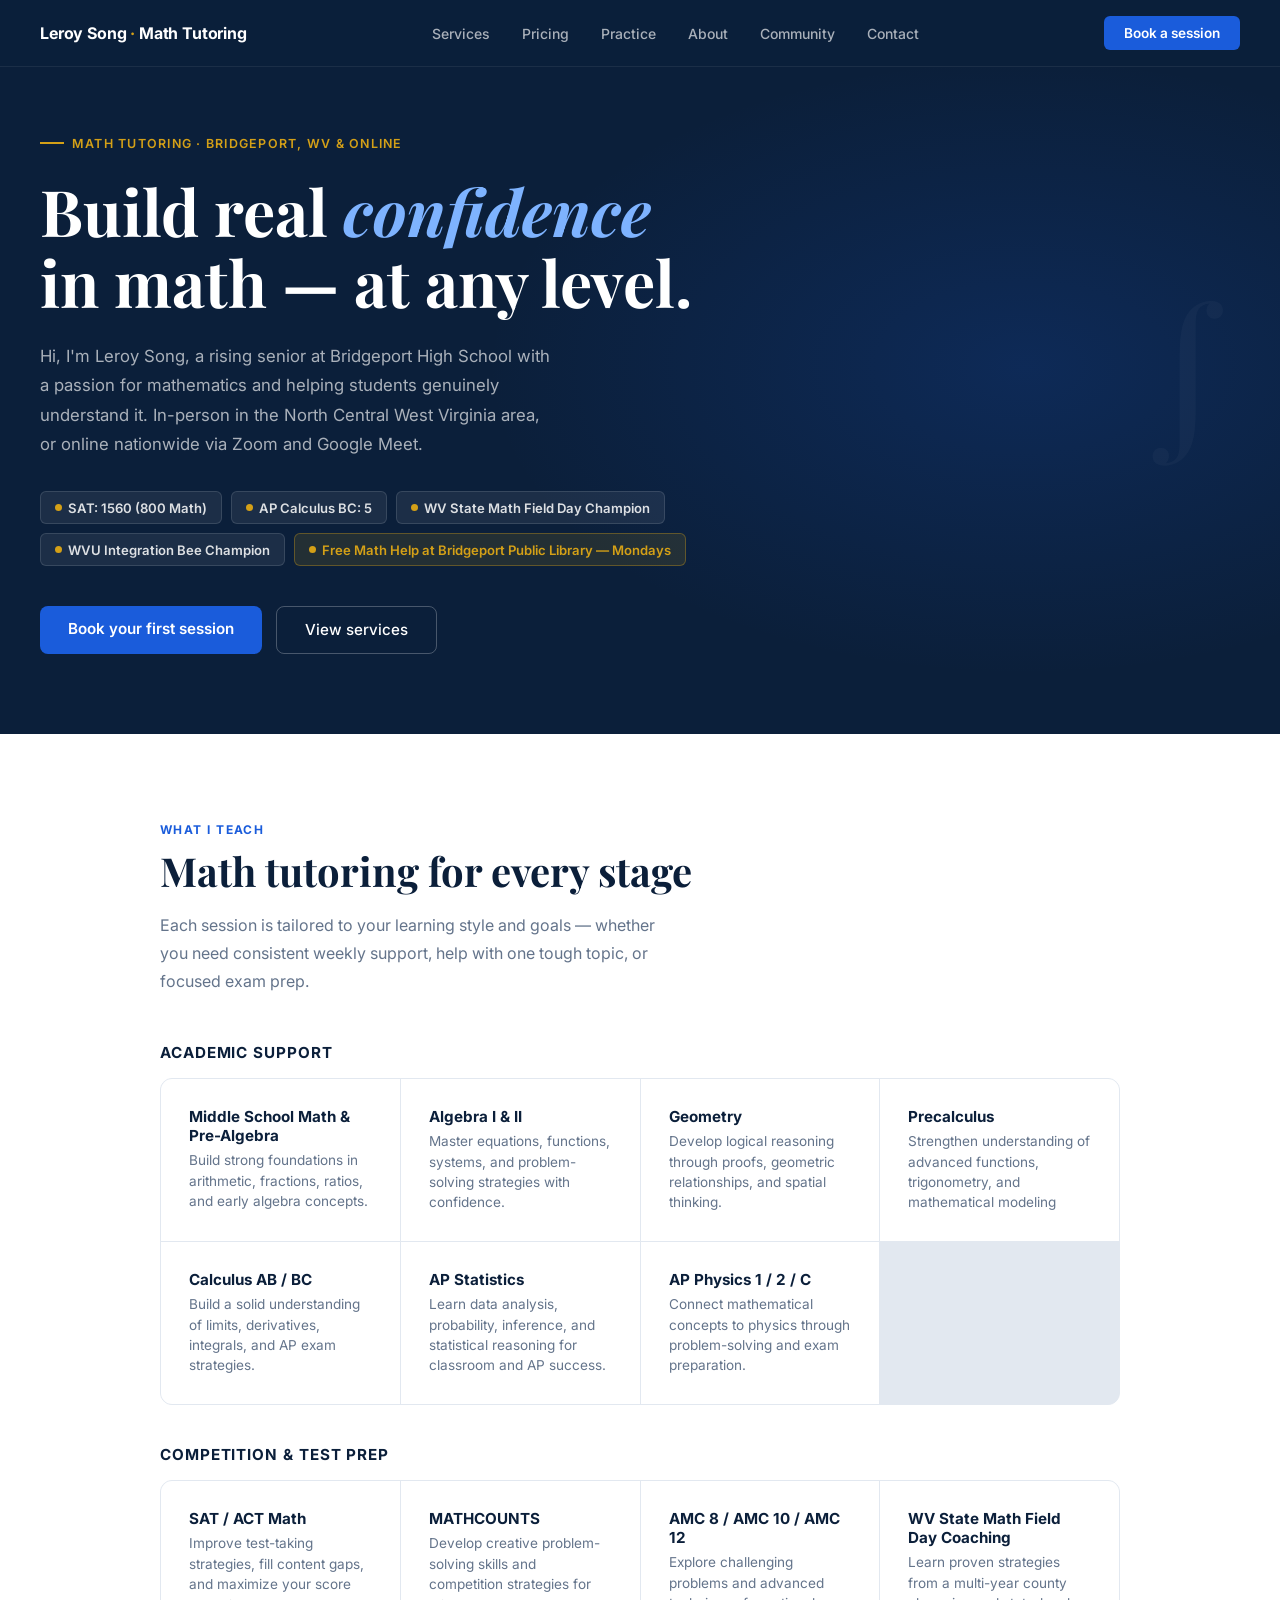
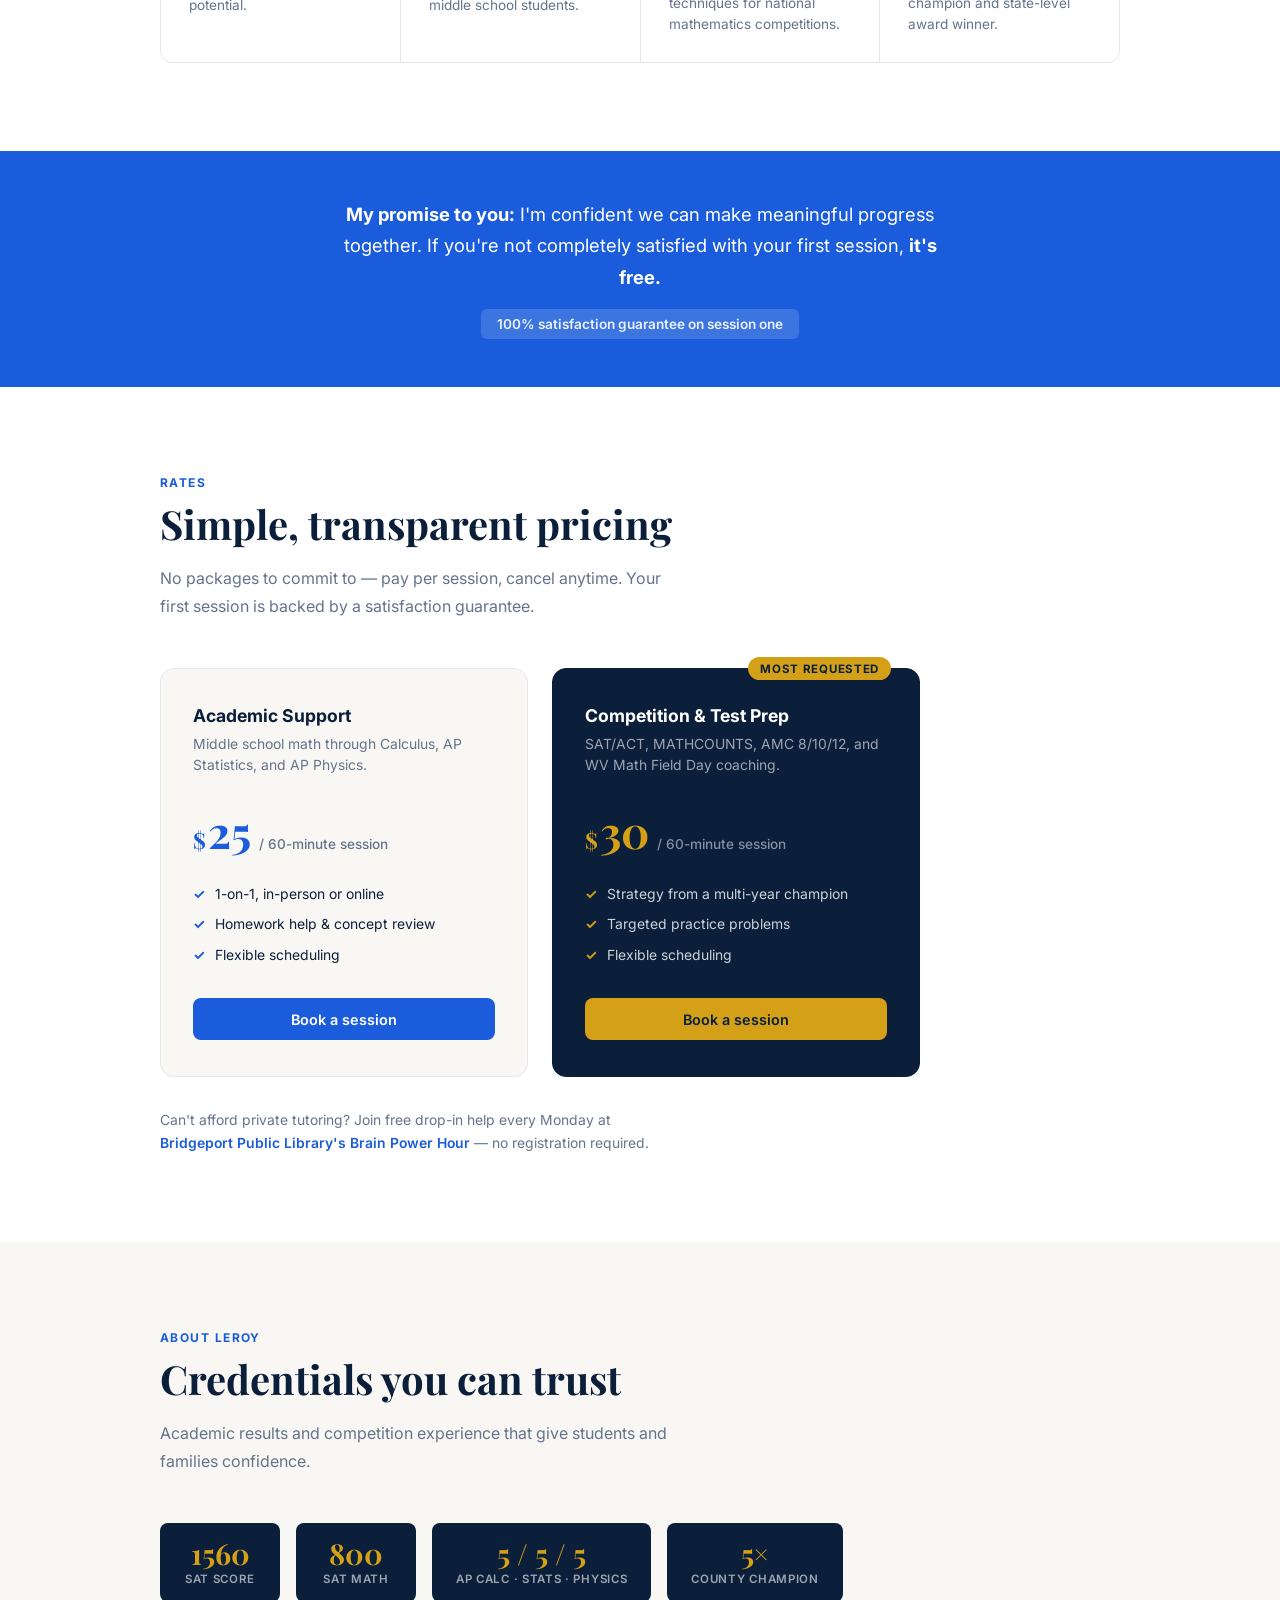
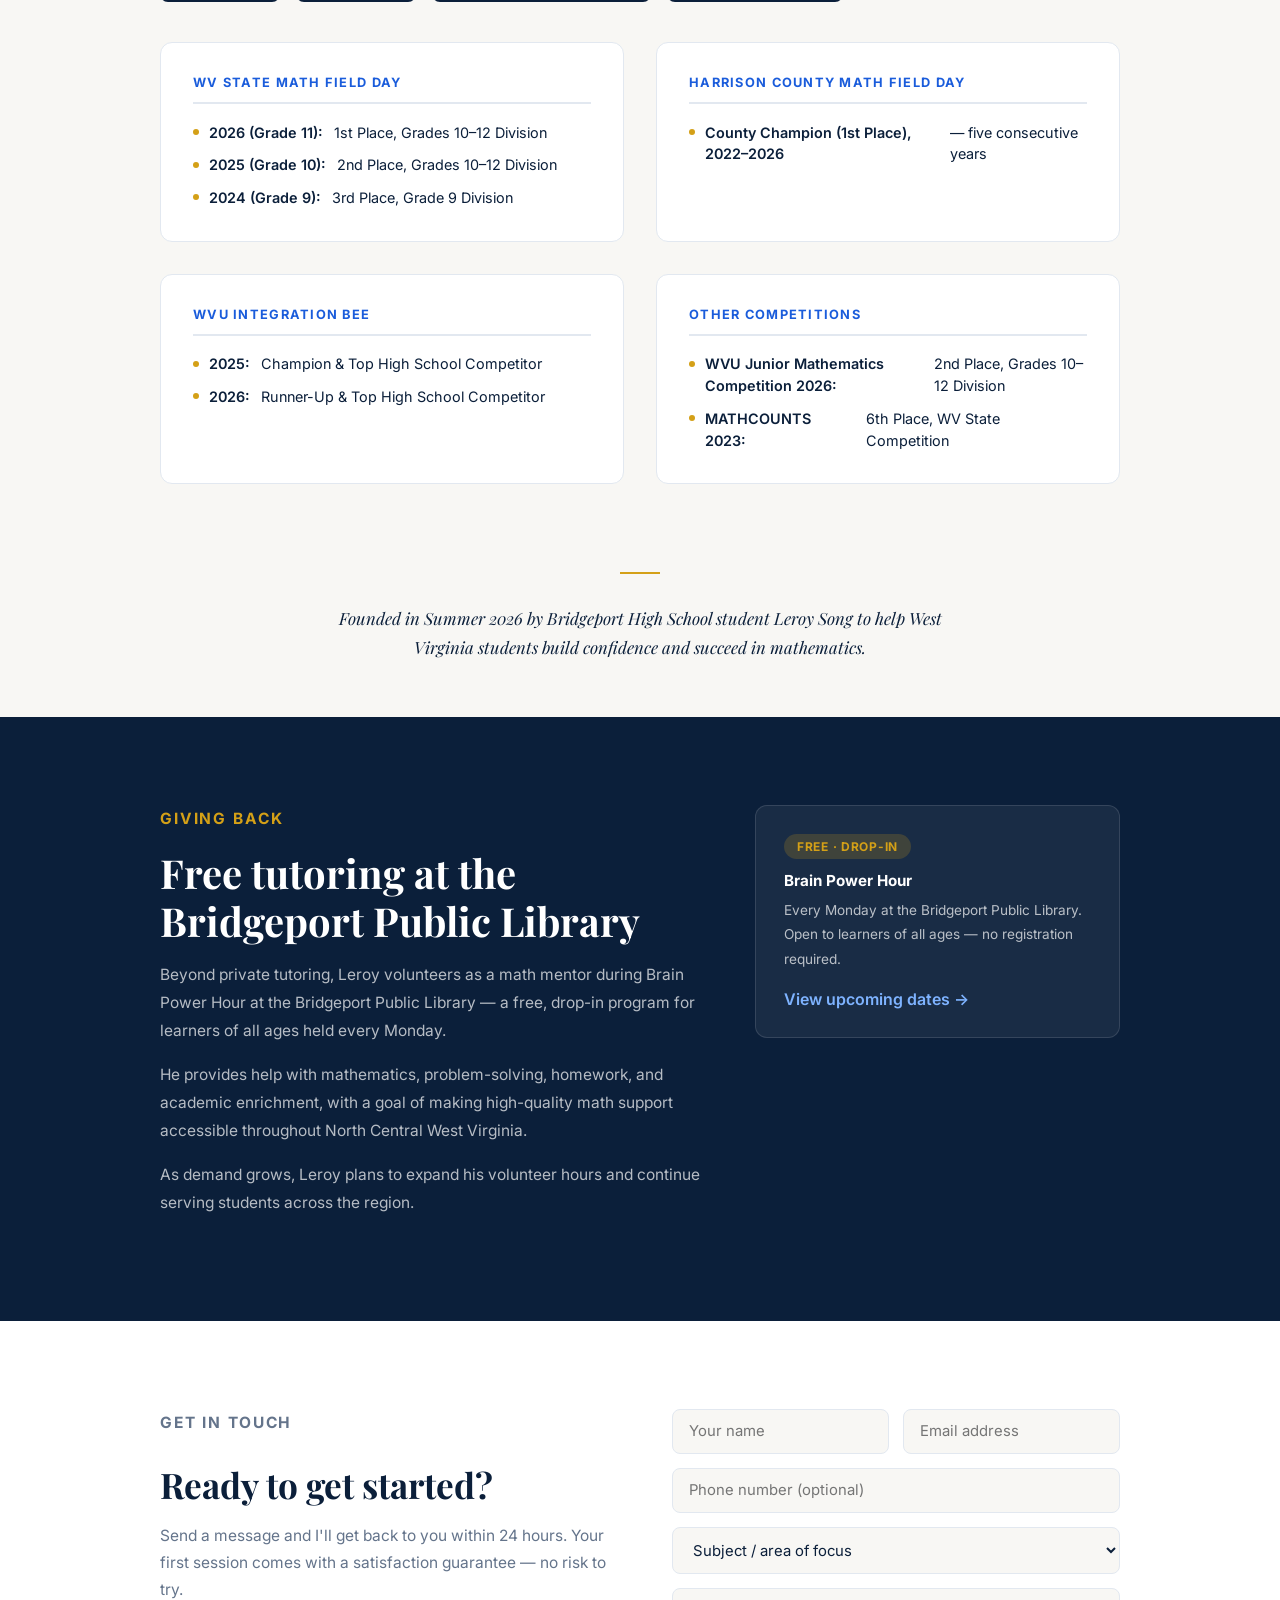
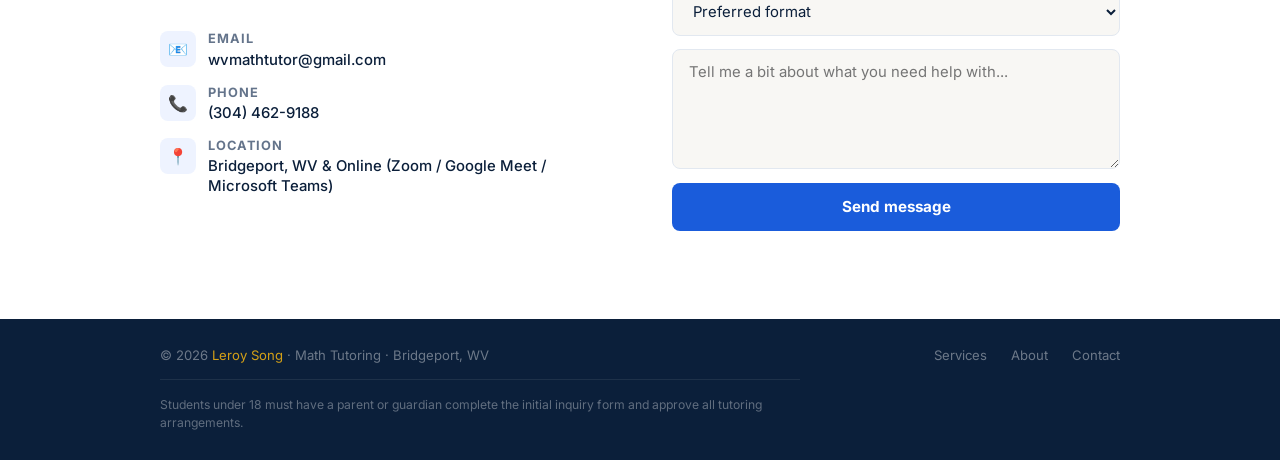
==== index.html @ 74b53c85 "add" ====
<!DOCTYPE html>
<html lang="en">
<head>
  <meta charset="UTF-8"/>
  <meta name="viewport" content="width=device-width, initial-scale=1.0"/>
  <meta name="description" content="High-quality math tutoring in Bridgeport, WV and online. SAT 1560, AP Calculus BC 5, WV State Math Field Day Champion."/>
  <title>Leroy Song — Math Tutoring</title>
  <link rel="icon" type="image/png" href="[data-uri]"/>
  <link href="https://fonts.googleapis.com/css2?family=Inter:wght@400;500;600;700&family=Playfair+Display:ital,wght@0,700;1,700&display=swap" rel="stylesheet"/>
  <style>
    *, *::before, *::after { box-sizing: border-box; margin: 0; padding: 0; }

    :root {
      --navy:   #0B1F3A;
      --blue:   #1A5CDB;
      --gold:   #D4A017;
      --cream:  #F8F7F4;
      --gray:   #64748B;
      --border: #E2E8F0;
      --white:  #FFFFFF;
    }

    html { scroll-behavior: smooth; }
    body { font-family: 'Inter', sans-serif; background: var(--cream); color: var(--navy); }

    /* ── NAV ── */
    nav {
      position: fixed; top: 0; left: 0; right: 0; z-index: 100;
      background: rgba(11,31,58,0.97);
      backdrop-filter: blur(8px);
      display: flex; align-items: center; justify-content: space-between;
      padding: 1rem 2.5rem;
      border-bottom: 1px solid rgba(255,255,255,0.07);
    }
    .nav-logo {
      font-size: 1rem; font-weight: 700; color: var(--white); letter-spacing: -.01em;
    }
    .nav-logo span { color: var(--gold); }
    .nav-links { display: flex; gap: 2rem; list-style: none; }
    .nav-links a {
      color: rgba(255,255,255,0.65); text-decoration: none;
      font-size: .875rem; font-weight: 500; transition: color .2s;
    }
    .nav-links a:hover { color: var(--white); }
    .nav-cta {
      background: var(--blue); color: var(--white);
      font-family: 'Inter', sans-serif; font-size: .85rem; font-weight: 600;
      padding: .55rem 1.25rem; border: none; border-radius: 6px;
      cursor: pointer; text-decoration: none; transition: opacity .2s;
    }
    .nav-cta:hover { opacity: .85; }

    /* ── HERO ── */
    .hero {
      min-height: 50vh;
      background: var(--navy);
      display: flex; align-items: center;
      padding: 8rem 2.5rem 5rem;
      position: relative; overflow: hidden;
    }
    .hero-bg {
      position: absolute; inset: 0; pointer-events: none;
      background: radial-gradient(ellipse 60% 60% at 80% 50%, rgba(26,92,219,0.18) 0%, transparent 70%);
    }
    /* Subtle equation watermark */
    .hero-watermark {
      position: absolute; right: 5%; top: 50%;
      transform: translateY(-50%);
      font-size: clamp(6rem, 14vw, 14rem);
      font-family: 'Playfair Display', serif;
      font-style: italic; color: rgba(255,255,255,0.03);
      line-height: 1; pointer-events: none; user-select: none;
      white-space: nowrap;
    }
    .hero-inner { position: relative; max-width: 680px; }
    .hero-eyebrow {
      display: inline-flex; align-items: center; gap: .5rem;
      font-size: .78rem; font-weight: 600; letter-spacing: .1em;
      text-transform: uppercase; color: var(--gold);
      margin-bottom: 1.5rem;
    }
    .hero-eyebrow::before {
      content: ''; display: block;
      width: 24px; height: 2px; background: var(--gold);
    }
    .hero h1 {
      font-family: 'Playfair Display', serif;
      font-size: clamp(2.4rem, 5.5vw, 4rem);
      font-weight: 700; line-height: 1.12; color: var(--white);
      margin-bottom: 1.5rem;
    }
    .hero h1 em { font-style: italic; color: #7EB3FF; }
    .hero p {
      font-size: 1.05rem; color: rgba(255,255,255,0.65);
      line-height: 1.75; max-width: 520px; margin-bottom: 2rem;
    }

    /* Score badges */
    .badges {
      display: flex; flex-wrap: wrap; gap: .6rem; margin-bottom: 2.5rem;
    }
    .badge {
      display: flex; align-items: center; gap: .4rem;
      background: rgba(255,255,255,0.07);
      border: 1px solid rgba(255,255,255,0.12);
      border-radius: 6px; padding: .45rem .85rem;
      font-size: .82rem; font-weight: 600; color: rgba(255,255,255,0.85);
    }
    .badge-dot { width: 7px; height: 7px; border-radius: 50%; background: var(--gold); flex-shrink: 0; }
    .badge-community {
        background: rgba(212, 160, 23, 0.12);
        border: 1px solid rgba(212, 160, 23, 0.35);
        color: var(--gold);
    }
    .hero-btns { display: flex; gap: .85rem; flex-wrap: wrap; }
    .btn-primary {
      background: var(--blue); color: var(--white);
      font-family: 'Inter', sans-serif; font-size: .95rem; font-weight: 600;
      padding: .85rem 1.75rem; border: none; border-radius: 8px;
      cursor: pointer; text-decoration: none; transition: opacity .2s;
    }
    .btn-primary:hover { opacity: .85; }
    .btn-ghost {
      background: transparent; color: var(--white);
      font-family: 'Inter', sans-serif; font-size: .95rem; font-weight: 500;
      padding: .85rem 1.75rem;
      border: 1.5px solid rgba(255,255,255,0.25); border-radius: 8px;
      cursor: pointer; text-decoration: none; transition: border-color .2s;
    }
    .btn-ghost:hover { border-color: rgba(255,255,255,0.6); }

    /* ── SECTION SHARED ── */
    section { padding: 5.5rem 2.5rem; }
    .inner { max-width: 960px; margin: 0 auto; }
    .eyebrow {
      font-size: .75rem; font-weight: 700; letter-spacing: .12em;
      text-transform: uppercase; color: var(--blue);
      margin-bottom: .6rem;
    }
    .section-h {
      font-family: 'Playfair Display', serif;
      font-size: clamp(1.7rem, 3.5vw, 2.5rem);
      font-weight: 700; color: var(--navy); margin-bottom: 1rem; line-height: 1.2;
    }
    .section-sub {
      font-size: 1rem; color: var(--gray); line-height: 1.75;
      max-width: 520px; margin-bottom: 3rem;
    }

    /* ── SERVICES ── */
    .services { background: var(--white); }
    .services-grid {
      display: grid;
      grid-template-columns: repeat(auto-fit, minmax(220px, 1fr));
      gap: 1px; background: var(--border);
      border: 1px solid var(--border); border-radius: 12px; overflow: hidden;
    }
    .service-item {
      background: var(--white); padding: 1.75rem;
      transition: background .2s;
    }
    .service-item:hover { background: #F0F5FF; }
    .service-item h3 { font-size: .95rem; font-weight: 700; margin-bottom: .35rem; }
    .service-item p { font-size: .85rem; color: var(--gray); line-height: 1.5; }

.services-category-title {
  font-size: .95rem;
  font-weight: 700;
  color: var(--navy);
  text-transform: uppercase;
  letter-spacing: .06em;
  margin: 2.5rem 0 1rem;
}
.services-category-title:first-of-type {
  margin-top: 0;
}

/* Optional: tighten the grid to 2 columns on mobile instead of 1, so it feels less sparse */
@media (max-width: 480px) {
  .services-grid {
    grid-template-columns: repeat(2, 1fr);
  }
  .service-item {
    padding: 1.25rem;
  }
  .service-item h3 {
    font-size: .85rem;
  }
}

    /* ── PROMISE BANNER ── */
    .promise-banner {
      background: var(--blue); padding: 3rem 2.5rem;
      text-align: center;
    }
    .promise-banner p {
      font-size: 1.15rem; color: var(--white); line-height: 1.7;
      max-width: 620px; margin: 0 auto;
    }
    .promise-banner strong { font-weight: 700; }
    .promise-banner .guarantee {
      display: inline-block; margin-top: 1rem;
      background: rgba(255,255,255,0.15); border-radius: 6px;
      padding: .45rem 1rem; font-size: .85rem; font-weight: 600;
      color: rgba(255,255,255,0.9);
    }

    /* ── PRICING ── */
.pricing { background: var(--white); }

.pricing-grid {
  display: grid;
  grid-template-columns: repeat(auto-fit, minmax(280px, 1fr));
  gap: 1.5rem;
  max-width: 760px;
  margin-bottom: 2rem;
}

.pricing-card {
  position: relative;
  background: var(--cream);
  border: 1.5px solid var(--border);
  border-radius: 14px;
  padding: 2.25rem 2rem;
}

.pricing-card.featured {
  background: var(--navy);
  border-color: var(--navy);
}

.pricing-tag {
  position: absolute; top: -12px; right: 1.75rem;
  background: var(--gold); color: var(--navy);
  font-size: .72rem; font-weight: 700;
  text-transform: uppercase; letter-spacing: .06em;
  padding: .3rem .75rem; border-radius: 20px;
}

.pricing-card h3 {
  font-size: 1.1rem; font-weight: 700;
  color: var(--navy); margin-bottom: .5rem;
}
.pricing-card.featured h3 { color: var(--white); }

.pricing-desc {
  font-size: .87rem; color: var(--gray); line-height: 1.55;
  margin-bottom: 1.5rem; min-height: 2.6em;
}
.pricing-card.featured .pricing-desc { color: rgba(255,255,255,0.6); }

.pricing-amount {
  font-family: 'Playfair Display', serif;
  font-size: 2.75rem; font-weight: 700;
  color: var(--blue); margin-bottom: 1.5rem;
  display: flex; align-items: baseline; gap: .15rem;
}
.pricing-card.featured .pricing-amount { color: var(--gold); }
.pricing-amount .currency { font-size: 1.4rem; }
.pricing-amount .per {
  font-family: 'Inter', sans-serif;
  font-size: .85rem; font-weight: 500;
  color: var(--gray); margin-left: .3rem;
}
.pricing-card.featured .pricing-amount .per { color: rgba(255,255,255,0.5); }

.pricing-list {
  list-style: none; display: flex; flex-direction: column;
  gap: .6rem; margin-bottom: 2rem;
}
.pricing-list li {
  display: flex; align-items: flex-start; gap: .6rem;
  font-size: .87rem; color: var(--navy); line-height: 1.5;
}
.pricing-card.featured .pricing-list li { color: rgba(255,255,255,0.8); }
.pricing-list li::before {
  content: '✓'; flex-shrink: 0; font-weight: 700; color: var(--blue);
}
.pricing-card.featured .pricing-list li::before { color: var(--gold); }

.pricing-btn {
  display: block; text-align: center;
  background: var(--blue); color: var(--white);
  font-family: 'Inter', sans-serif; font-size: .9rem; font-weight: 600;
  padding: .8rem; border-radius: 8px;
  text-decoration: none; transition: opacity .2s;
}
.pricing-btn:hover { opacity: .85; }
.pricing-btn-featured { background: var(--gold); color: var(--navy); }

.pricing-note {
  font-size: .87rem; color: var(--gray); line-height: 1.6;
  max-width: 520px;
}
.link-inline { color: var(--blue); font-weight: 600; text-decoration: none; }
.link-inline:hover { text-decoration: underline; }

@media (max-width: 480px) {
  .pricing-card { padding: 1.75rem 1.5rem; }
}

    /* ── ACHIEVEMENTS ── */
    .achievements { background: var(--cream); }
    .ach-grid {
      display: grid; grid-template-columns: 1fr 1fr; gap: 2rem;
    }
    .ach-card {
      background: var(--white); border-radius: 12px;
      border: 1px solid var(--border); padding: 2rem;
    }
    .ach-card h3 {
      font-size: .8rem; font-weight: 700; letter-spacing: .1em;
      text-transform: uppercase; color: var(--blue);
      margin-bottom: 1.1rem; padding-bottom: .75rem;
      border-bottom: 2px solid var(--border);
    }
    .ach-list { list-style: none; display: flex; flex-direction: column; gap: .7rem; }
    .ach-list li {
      display: flex; align-items: flex-start; gap: .65rem;
      font-size: .9rem; color: var(--navy); line-height: 1.5;
    }
    .ach-list li::before {
      content: ''; flex-shrink: 0; width: 6px; height: 6px;
      border-radius: 50%; background: var(--gold); margin-top: .45rem;
    }
    .ach-list li strong { font-weight: 600; }

    /* Score pills row */
    .score-row {
      display: flex; flex-wrap: wrap; gap: 1rem; margin-bottom: 2.5rem;
    }
    .score-pill {
      background: var(--navy); color: var(--white);
      border-radius: 8px; padding: 1rem 1.5rem; text-align: center;
      min-width: 120px;
    }
    .score-pill .num {
      font-family: 'Playfair Display', serif;
      font-size: 1.8rem; font-weight: 700; color: var(--gold);
      line-height: 1; display: block;
    }
    .score-pill .lbl {
      font-size: .72rem; font-weight: 600; color: rgba(255,255,255,0.6);
      text-transform: uppercase; letter-spacing: .06em;
      display: block; margin-top: .3rem;
    }

    /* ── MISSION LINE ── */
/* Add this to your <style> section, e.g. right after the .achievements rules */

.mission-line {
  background: var(--cream);
  padding: 0 2.5rem 3.5rem;
  text-align: center;
}
.mission-line p {
  max-width: 620px; margin: 0 auto;
  font-family: 'Playfair Display', serif;
  font-style: italic;
  font-size: 1.05rem;
  color: var(--navy);
  line-height: 1.7;
  position: relative;
  padding-top: 2rem;
}
.mission-line p::before {
  content: '';
  position: absolute; top: 0; left: 50%;
  transform: translateX(-50%);
  width: 40px; height: 2px;
  background: var(--gold);
}

    /* ── COMMUNITY ── */
    .community { background: var(--navy); }
    .community .eyebrow { color: var(--gold); }
    .community .section-h { color: var(--white); }
    .community .section-sub { color: rgba(255,255,255,0.6); }
    .community-inner {
      display: grid; grid-template-columns: 3fr 2fr; gap: 3rem;
      align-items: start;
    }
    .community p {
      color: rgba(255,255,255,0.7); font-size: .97rem; line-height: 1.8;
      margin-bottom: 1rem;
    }
    .community a.link {
      color: #7EB3FF; font-weight: 600; text-decoration: none;
    }
    .community a.link:hover { text-decoration: underline; }
    .library-card {
      background: rgba(255,255,255,0.06);
      border: 1px solid rgba(255,255,255,0.12);
      border-radius: 12px; padding: 1.75rem;
    }
    .library-card h4 {
      font-size: .95rem; font-weight: 700; color: var(--white);
      margin-bottom: .5rem;
    }
    .library-card p {
      font-size: .85rem; margin-bottom: 1.1rem;
    }
    .library-tag {
      display: inline-block;
      background: rgba(212,160,23,0.2); color: var(--gold);
      font-size: .75rem; font-weight: 700;
      padding: .3rem .8rem; border-radius: 20px;
      text-transform: uppercase; letter-spacing: .06em;
    }

    /* ── CONTACT ── */
    .contact { background: var(--white); }
    .contact-layout {
      display: grid; grid-template-columns: 1fr 1fr; gap: 4rem; align-items: start;
    }
    .contact-info h2 {
      font-family: 'Playfair Display', serif;
      font-size: clamp(1.6rem, 3vw, 2.2rem);
      font-weight: 700; margin-bottom: 1rem; line-height: 1.2;
    }
    .contact-info p {
      font-size: .97rem; color: var(--gray); line-height: 1.75; margin-bottom: 1.75rem;
    }
    .contact-details { display: flex; flex-direction: column; gap: 1rem; }
    .contact-detail {
      display: flex; align-items: flex-start; gap: .75rem;
    }
    .detail-icon {
      width: 36px; height: 36px; flex-shrink: 0;
      background: #EEF3FF; border-radius: 8px;
      display: flex; align-items: center; justify-content: center;
      font-size: 1rem;
    }
    .detail-text strong {
      display: block; font-size: .8rem; text-transform: uppercase;
      letter-spacing: .07em; color: var(--gray); margin-bottom: .15rem;
    }
    .detail-text span {
      font-size: .93rem; font-weight: 500; color: var(--navy);
    }

    .contact-form { display: flex; flex-direction: column; gap: .85rem; }
    .form-row { display: grid; grid-template-columns: 1fr 1fr; gap: .85rem; }
    .contact-form input,
    .contact-form select,
    .contact-form textarea {
      font-family: 'Inter', sans-serif; font-size: .93rem;
      padding: .8rem 1rem;
      border: 1.5px solid var(--border); border-radius: 8px;
      background: var(--cream); color: var(--navy);
      width: 100%; transition: border-color .2s;
    }
    .contact-form input:focus,
    .contact-form select:focus,
    .contact-form textarea:focus {
      outline: none; border-color: var(--blue);
      background: var(--white);
    }
    .contact-form textarea { min-height: 120px; resize: vertical; }
    .contact-form button {
      background: var(--blue); color: var(--white);
      font-family: 'Inter', sans-serif; font-size: .95rem; font-weight: 700;
      padding: .9rem; border: none; border-radius: 8px;
      cursor: pointer; transition: opacity .2s;
    }
    .contact-form button:hover { opacity: .85; }

    /* ── FOOTER ── */
    footer {
      background: var(--navy);
      padding: 1.75rem 2.5rem;
    }
    .footer-top {
      display: flex; align-items: center; justify-content: space-between;
      flex-wrap: wrap; gap: .75rem;
    }
    footer p { font-size: .82rem; color: rgba(255,255,255,0.4); }
    footer p span { color: var(--gold); }
    .footer-links { display: flex; gap: 1.5rem; }
    .footer-links a {
      font-size: .82rem; color: rgba(255,255,255,0.4);
      text-decoration: none; transition: color .2s;
    }
    .footer-links a:hover { color: rgba(255,255,255,0.8); }
    .footer-disclaimer {
      margin-top: 1rem;
      padding-top: 1rem;
      border-top: 1px solid rgba(255,255,255,0.08);
      font-size: .76rem;
      color: rgba(255,255,255,0.35);
      line-height: 1.5;
      max-width: 640px;
    }

    /* ── RESPONSIVE ── */
    /* ── HAMBURGER ── */
    .nav-hamburger {
      display: none;
      flex-direction: column; justify-content: center; gap: 5px;
      width: 36px; height: 36px; padding: 4px;
      background: none; border: none; cursor: pointer;
    }
    .nav-hamburger span {
      display: block; width: 22px; height: 2px;
      background: var(--white); border-radius: 2px;
      transition: transform .25s ease, opacity .2s ease;
    }
    .nav-hamburger.open span:nth-child(1) { transform: translateY(7px) rotate(45deg); }
    .nav-hamburger.open span:nth-child(2) { opacity: 0; }
    .nav-hamburger.open span:nth-child(3) { transform: translateY(-7px) rotate(-45deg); }

    .mobile-menu {
      display: none;
      position: fixed; top: 57px; left: 0; right: 0; z-index: 99;
      background: rgba(11,31,58,0.98);
      backdrop-filter: blur(8px);
      padding: 1.25rem 2rem 1.75rem;
      border-bottom: 1px solid rgba(255,255,255,0.07);
      flex-direction: column; gap: .25rem;
    }
    .mobile-menu.open { display: flex; animation: slideDown .2s ease; }
    @keyframes slideDown {
      from { opacity: 0; transform: translateY(-8px); }
      to   { opacity: 1; transform: translateY(0); }
    }
    .mobile-menu a {
      color: rgba(255,255,255,0.75); text-decoration: none;
      font-size: 1rem; font-weight: 500; padding: .7rem 0;
      border-bottom: 1px solid rgba(255,255,255,0.06);
      transition: color .2s;
    }
    .mobile-menu a:last-child { border-bottom: none; }
    .mobile-menu a:hover { color: var(--white); }

    /* ── RESPONSIVE ── */
    @media (max-width: 720px) {
      .nav-links { display: none; }
      .nav-cta { display: none; }
      .nav-hamburger { display: flex; }
      .ach-grid { grid-template-columns: 1fr; }
      .community-inner { grid-template-columns: 1fr; }
      .contact-layout { grid-template-columns: 1fr; }
      .form-row { grid-template-columns: 1fr; }
      .hero-watermark { display: none; }
    }
    @media (prefers-reduced-motion: reduce) {
      * { transition: none !important; }
    }
  </style>
</head>
<body>

  <nav>
    <span class="nav-logo">Leroy Song <span>·</span> Math Tutoring</span>
    <ul class="nav-links">
      <li><a href="#services">Services</a></li>
      <li><a href="#pricing">Pricing</a></li>
      <li><a href="practice.html">Practice</a></li>
      <li><a href="#achievements">About</a></li>
      <li><a href="#community">Community</a></li>
      <li><a href="#contact">Contact</a></li>
    </ul>
    <a href="#contact" class="nav-cta">Book a session</a>
    <button class="nav-hamburger" aria-label="Toggle menu" aria-expanded="false">
      <span></span><span></span><span></span>
    </button>
  </nav>
  
  <!-- MOBILE MENU -->
  <div class="mobile-menu" id="mobile-menu">
    <a href="#services" class="mobile-link">Services</a>
    <a href="#pricing" class="mobile-link">Pricing</a>
    <a href="practice.html" class="mobile-link">Practice</a>
    <a href="#achievements" class="mobile-link">About</a>
    <a href="#community" class="mobile-link">Community</a>
    <a href="#contact" class="mobile-link">Book a session</a>
  </div>

<!-- HERO -->
<section class="hero">
  <div class="hero-bg"></div>
  <div class="hero-watermark">∫</div>
  <div class="hero-inner">
    <div class="hero-eyebrow">Math Tutoring · Bridgeport, WV &amp; Online</div>
    <h1>Build real <em>confidence</em> in math — at any level.</h1>
    <p>Hi, I'm Leroy Song, a rising senior at Bridgeport High School with a passion for mathematics and helping students genuinely understand it. In-person in the North Central West Virginia area, or online nationwide via Zoom and Google Meet.</p>
    <div class="badges">
      <div class="badge"><span class="badge-dot"></span>SAT: 1560 (800 Math)</div>
      <div class="badge"><span class="badge-dot"></span>AP Calculus BC: 5</div>
      <div class="badge"><span class="badge-dot"></span>WV State Math Field Day Champion</div>
      <div class="badge"><span class="badge-dot"></span>WVU Integration Bee Champion</div>
      <div class="badge badge-community"><span class="badge-dot"></span>Free Math Help at Bridgeport Public Library — Mondays</div>
    </div>
    <div class="hero-btns">
      <a href="#contact" class="btn-primary">Book your first session</a>
      <a href="#services" class="btn-ghost">View services</a>
    </div>
  </div>
</section>

<!-- SERVICES -->
<section class="services" id="services">
    <div class="inner">
      <p class="eyebrow">What I teach</p>
      <h2 class="section-h">Math tutoring for every stage</h2>
      <p class="section-sub">Each session is tailored to your learning style and goals — whether you need consistent weekly support, help with one tough topic, or focused exam prep.</p>
  
      <h3 class="services-category-title">Academic Support</h3>
      <div class="services-grid">
        <div class="service-item">
          <h3>Middle School Math &amp; Pre-Algebra</h3>
          <p>Build strong foundations in arithmetic, fractions, ratios, and early algebra concepts.</p>
        </div>
        <div class="service-item">
          <h3>Algebra I &amp; II</h3>
          <p>Master equations, functions, systems, and problem-solving strategies with confidence.</p>
        </div>
        <div class="service-item">
          <h3>Geometry</h3>
          <p>Develop logical reasoning through proofs, geometric relationships, and spatial thinking.</p>
        </div>
        <div class="service-item">
          <h3>Precalculus</h3>
          <p>Strengthen understanding of advanced functions, trigonometry, and mathematical modeling</p>
        </div>
        <div class="service-item">
          <h3>Calculus AB / BC</h3>
          <p>Build a solid understanding of limits, derivatives, integrals, and AP exam strategies.</p>
        </div>
        <div class="service-item">
          <h3>AP Statistics</h3>
          <p>Learn data analysis, probability, inference, and statistical reasoning for classroom and AP success.</p>
        </div>
        <div class="service-item">
          <h3>AP Physics 1 / 2 / C</h3>
          <p>Connect mathematical concepts to physics through problem-solving and exam preparation.</p>
        </div>
      </div>
  
      <h3 class="services-category-title">Competition &amp; Test Prep</h3>
      <div class="services-grid">
        <div class="service-item">
          <h3>SAT / ACT Math</h3>
          <p>Improve test-taking strategies, fill content gaps, and maximize your score potential.</p>
        </div>
        <div class="service-item">
          <h3>MATHCOUNTS</h3>
          <p>Develop creative problem-solving skills and competition strategies for middle school students.</p>
        </div>
        <div class="service-item">
          <h3>AMC 8 / AMC 10 / AMC 12</h3>
          <p>Explore challenging problems and advanced techniques for national mathematics competitions.</p>
        </div>
        <div class="service-item">
          <h3>WV State Math Field Day Coaching</h3>
          <p>Learn proven strategies from a multi-year county champion and state-level award winner.</p>
        </div>
      </div>
    </div>
  </section>

<!-- PROMISE BANNER -->
<div class="promise-banner">
  <p><strong>My promise to you:</strong> I'm confident we can make meaningful progress together. If you're not completely satisfied with your first session, <strong>it's free.</strong></p>
  <span class="guarantee">100% satisfaction guarantee on session one</span>
</div>

<!-- PRICING -->
<section class="pricing" id="pricing">
    <div class="inner">
      <p class="eyebrow">Rates</p>
      <h2 class="section-h">Simple, transparent pricing</h2>
      <p class="section-sub">No packages to commit to — pay per session, cancel anytime. Your first session is backed by a satisfaction guarantee.</p>
  
      <div class="pricing-grid">
        <div class="pricing-card">
          <h3>Academic Support</h3>
          <p class="pricing-desc">Middle school math through Calculus, AP Statistics, and AP Physics.</p>
          <div class="pricing-amount"><span class="currency">$</span>25<span class="per">/ 60-minute session</span></div>
          <ul class="pricing-list">
            <li>1-on-1, in-person or online</li>
            <li>Homework help &amp; concept review</li>
            <li>Flexible scheduling</li>
          </ul>
          <a href="#contact" class="pricing-btn">Book a session</a>
        </div>
  
        <div class="pricing-card featured">
          <span class="pricing-tag">Most requested</span>
          <h3>Competition &amp; Test Prep</h3>
          <p class="pricing-desc">SAT/ACT, MATHCOUNTS, AMC 8/10/12, and WV Math Field Day coaching.</p>
          <div class="pricing-amount"><span class="currency">$</span>30<span class="per">/ 60-minute session</span></div>
          <ul class="pricing-list">
            <li>Strategy from a multi-year champion</li>
            <li>Targeted practice problems</li>
            <li>Flexible scheduling</li>
          </ul>
          <a href="#contact" class="pricing-btn pricing-btn-featured">Book a session</a>
        </div>
      </div>
  
      <p class="pricing-note">Can't afford private tutoring? Join free drop-in help every Monday at <a href="#community" class="link-inline">Bridgeport Public Library's Brain Power Hour</a> — no registration required.</p>
    </div>
  </section>

<!-- ACHIEVEMENTS -->
<section class="achievements" id="achievements">
  <div class="inner">
    <p class="eyebrow">About Leroy</p>
    <h2 class="section-h">Credentials you can trust</h2>
    <p class="section-sub">Academic results and competition experience that give students and families confidence.</p>

    <div class="score-row">
      <div class="score-pill">
        <span class="num">1560</span>
        <span class="lbl">SAT Score</span>
      </div>
      <div class="score-pill">
        <span class="num">800</span>
        <span class="lbl">SAT Math</span>
      </div>
      <div class="score-pill">
        <span class="num">5 / 5 / 5</span>
        <span class="lbl">AP Calc · Stats · Physics</span>
      </div>
      <div class="score-pill">
        <span class="num">5×</span>
        <span class="lbl">County Champion</span>
      </div>
    </div>

    <div class="ach-grid">
      <div class="ach-card">
        <h3>WV State Math Field Day</h3>
        <ul class="ach-list">
          <li><strong>2026 (Grade 11):</strong> 1st Place, Grades 10–12 Division</li>
          <li><strong>2025 (Grade 10):</strong> 2nd Place, Grades 10–12 Division</li>
          <li><strong>2024 (Grade 9):</strong> 3rd Place, Grade 9 Division</li>
        </ul>
      </div>
      <div class="ach-card">
        <h3>Harrison County Math Field Day</h3>
        <ul class="ach-list">
          <li><strong>County Champion (1st Place), 2022–2026</strong> — five consecutive years</li>
        </ul>
      </div>
      <div class="ach-card">
        <h3>WVU Integration Bee</h3>
        <ul class="ach-list">
          <li><strong>2025:</strong> Champion &amp; Top High School Competitor</li>
          <li><strong>2026:</strong> Runner-Up &amp; Top High School Competitor</li>
        </ul>
      </div>
      <div class="ach-card">
        <h3>Other Competitions</h3>
        <ul class="ach-list">
          <li><strong>WVU Junior Mathematics Competition 2026:</strong> 2nd Place, Grades 10–12 Division</li>
          <li><strong>MATHCOUNTS 2023:</strong> 6th Place, WV State Competition</li>
        </ul>
      </div>
    </div>
  </div>
</section>

<!-- MISSION -->
<div class="mission-line">
  <p>Founded in Summer 2026 by Bridgeport High School student Leroy Song to help West Virginia students build confidence and succeed in mathematics.</p>
</div>

<!-- COMMUNITY -->
<section class="community" id="community">
  <div class="inner">
    <div class="community-inner">
      <div>
        <p class="eyebrow">Giving back</p>
        <h2 class="section-h" style="color:var(--white);">Free tutoring at the Bridgeport Public Library</h2>
        <p>Beyond private tutoring, Leroy volunteers as a math mentor during Brain Power Hour at the Bridgeport Public Library — a free, drop-in program for learners of all ages held every Monday.</p>
        <p>He provides help with mathematics, problem-solving, homework, and academic enrichment, with a goal of making high-quality math support accessible throughout North Central West Virginia.</p>
        <p>As demand grows, Leroy plans to expand his volunteer hours and continue serving students across the region.</p>
      </div>
      <div class="library-card">
        <span class="library-tag">Free · Drop-in</span>
        <h4 style="margin-top:.75rem;">Brain Power Hour</h4>
        <p>Every Monday at the Bridgeport Public Library. Open to learners of all ages — no registration required.</p>
        <a href="https://www.bplwv.org/events?term=Brain+Power&r=thismonth" class="link" target="_blank" rel="noopener">View upcoming dates →</a>
      </div>
    </div>
  </div>
</section>

<!-- CONTACT -->
<section class="contact" id="contact">
    <div class="inner">
      <div class="contact-layout">
        <div class="contact-info">
          <p class="eyebrow">Get in touch</p>
          <h2>Ready to get started?</h2>
          <p>Send a message and I'll get back to you within 24 hours. Your first session comes with a satisfaction guarantee — no risk to try.</p>
          <div class="contact-details">
            <div class="contact-detail">
              <div class="detail-icon">📧</div>
              <div class="detail-text">
                <strong>Email</strong>
                <span>wvmathtutor@gmail.com</span>
              </div>
            </div>
            <div class="contact-detail">
              <div class="detail-icon">📞</div>
              <div class="detail-text">
                <strong>Phone</strong>
                <span>(304) 462-9188</span>
              </div>
            </div>
            <div class="contact-detail">
              <div class="detail-icon">📍</div>
              <div class="detail-text">
                <strong>Location</strong>
                <span>Bridgeport, WV &amp; Online (Zoom / Google Meet / Microsoft Teams)</span>
              </div>
            </div>
          </div>
        </div>
  
        <div>
          <form class="contact-form" id="tutoring-contact-form" action="https://formspree.io/f/mkoalaop" method="POST">
            <div class="form-row">
              <input type="text" name="name" placeholder="Your name" required />
              <input type="email" name="email" placeholder="Email address" required />
            </div>
            <input type="tel" name="phone" placeholder="Phone number (optional)" />
            <select name="subject" required>
              <option value="" disabled selected>Subject / area of focus</option>
              <option>Middle School Math / Pre-Algebra</option>
              <option>Algebra I or II</option>
              <option>Geometry</option>
              <option>Precalculus</option>
              <option>Calculus AB / BC</option>
              <option>AP Statistics</option>
              <option>AP Physics 1 / 2 / C</option>
              <option>AP Exam Prep</option>
              <option>SAT / ACT Math</option>
              <option>MATHCOUNTS</option>
              <option>AMC 8 / AMC 10 / AMC 12</option>
              <option>WV State Math Field Day</option>
              <option>Other</option>
            </select>
            <select name="format" required>
              <option value="" disabled selected>Preferred format</option>
              <option>In-person (Bridgeport–Clarksburg area)</option>
              <option>Online (Zoom / Google Meet)</option>
              <option>Either works</option>
            </select>
            <textarea name="message" placeholder="Tell me a bit about what you need help with..." required></textarea>
            <input type="hidden" name="_subject" value="New tutoring inquiry from wvmathtutor.com" />
            <input type="text" name="_gotcha" style="display:none" tabindex="-1" autocomplete="off" />
            <button type="submit">Send message</button>
            <p id="form-status" style="display:none; font-size:.9rem; margin-top:.25rem; text-align:center;"></p>
          </form>
        </div>
      </div>
    </div>
  </section>
  
  <script>
    (function () {
      const form = document.getElementById('tutoring-contact-form');
      const status = document.getElementById('form-status');
      if (!form) return;
  
      form.addEventListener('submit', async function (e) {
        e.preventDefault();
        const data = new FormData(form);
        const submitBtn = form.querySelector('button[type="submit"]');
        const originalText = submitBtn.textContent;
        submitBtn.textContent = 'Sending...';
        submitBtn.disabled = true;
  
        try {
          const response = await fetch(form.action, {
            method: 'POST',
            body: data,
            headers: { 'Accept': 'application/json' }
          });
  
          if (response.ok) {
            form.reset();
            status.textContent = "Thanks! Your message has been sent — I'll get back to you within 24 hours.";
            status.style.color = '#1A5CDB';
            status.style.display = 'block';
          } else {
            status.textContent = "Something went wrong. Please email wvmathtutor@gmail.com directly.";
            status.style.color = '#B91C1C';
            status.style.display = 'block';
          }
        } catch (err) {
          status.textContent = "Something went wrong. Please email wvmathtutor@gmail.com directly.";
          status.style.color = '#B91C1C';
          status.style.display = 'block';
        } finally {
          submitBtn.textContent = originalText;
          submitBtn.disabled = false;
        }
      });
    })();
  </script>

<!-- FOOTER -->
<footer>
    <div class="inner footer-inner">
      <div class="footer-top">
        <p>© 2026 <span>Leroy Song</span> · Math Tutoring · Bridgeport, WV</p>
        <div class="footer-links">
          <a href="#services">Services</a>
          <a href="#achievements">About</a>
          <a href="#contact">Contact</a>
        </div>
      </div>
      <p class="footer-disclaimer">Students under 18 must have a parent or guardian complete the initial inquiry form and approve all tutoring arrangements.</p>
    </div>
  </footer>

  <script>
    const hamburger = document.querySelector('.nav-hamburger');
    const mobileMenu = document.getElementById('mobile-menu');
    hamburger.addEventListener('click', () => {
      const isOpen = mobileMenu.classList.toggle('open');
      hamburger.classList.toggle('open', isOpen);
      hamburger.setAttribute('aria-expanded', String(isOpen));
    });
    // Close menu when a link is tapped
    document.querySelectorAll('.mobile-link').forEach(link => {
      link.addEventListener('click', () => {
        mobileMenu.classList.remove('open');
        hamburger.classList.remove('open');
        hamburger.setAttribute('aria-expanded', 'false');
      });
    });
  </script>
</body>
</html>
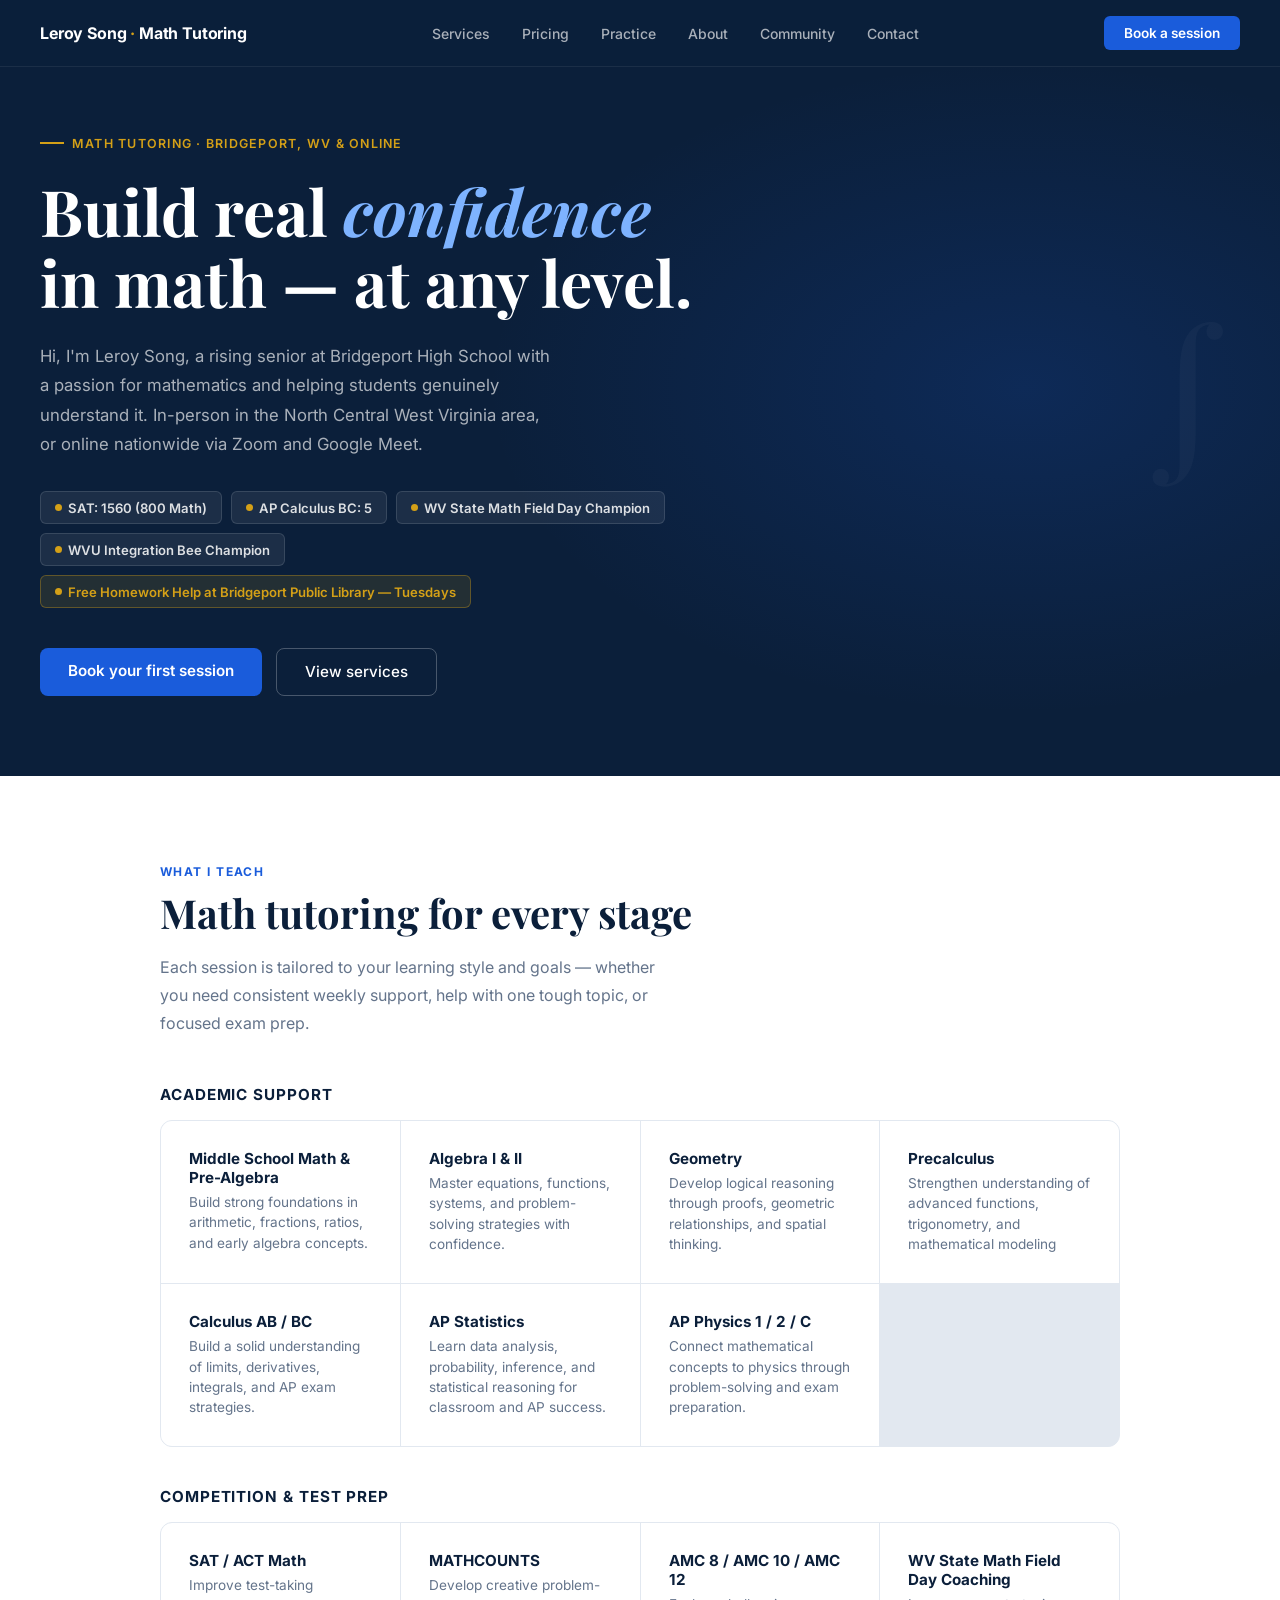
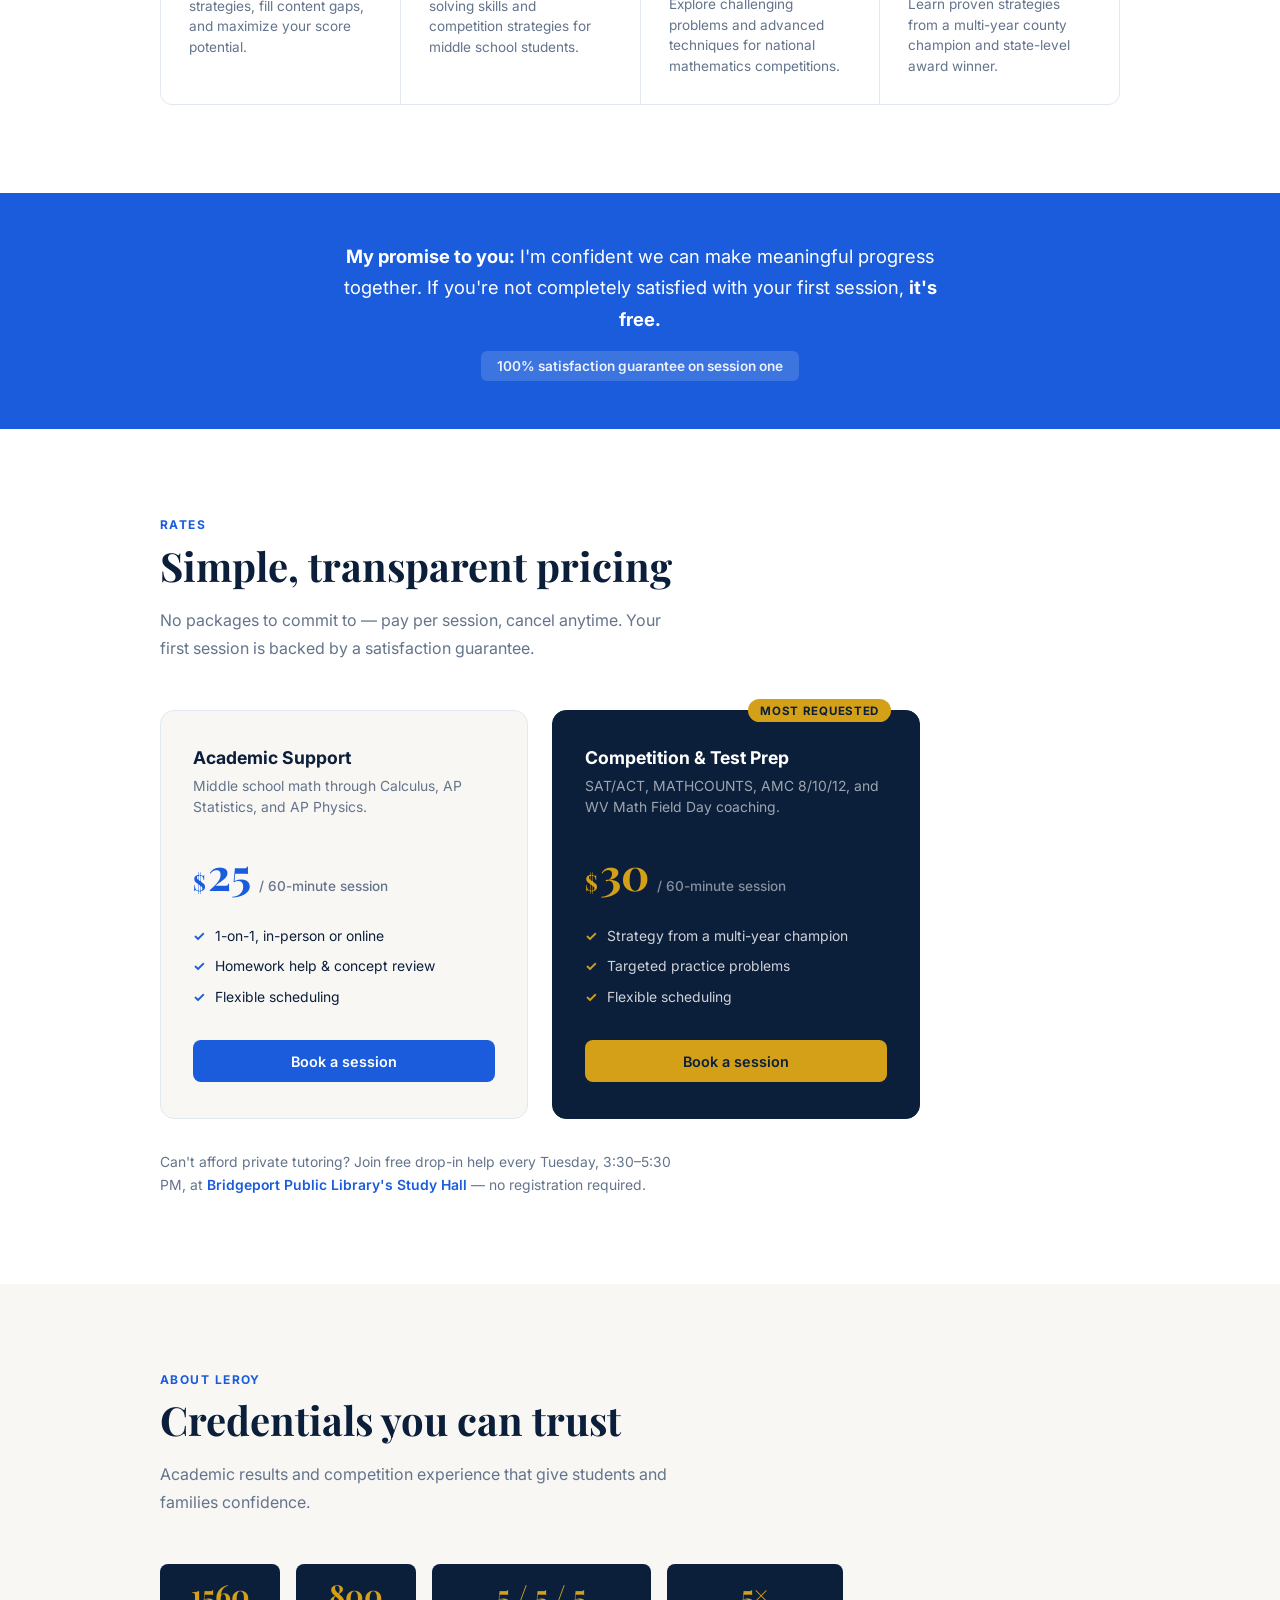
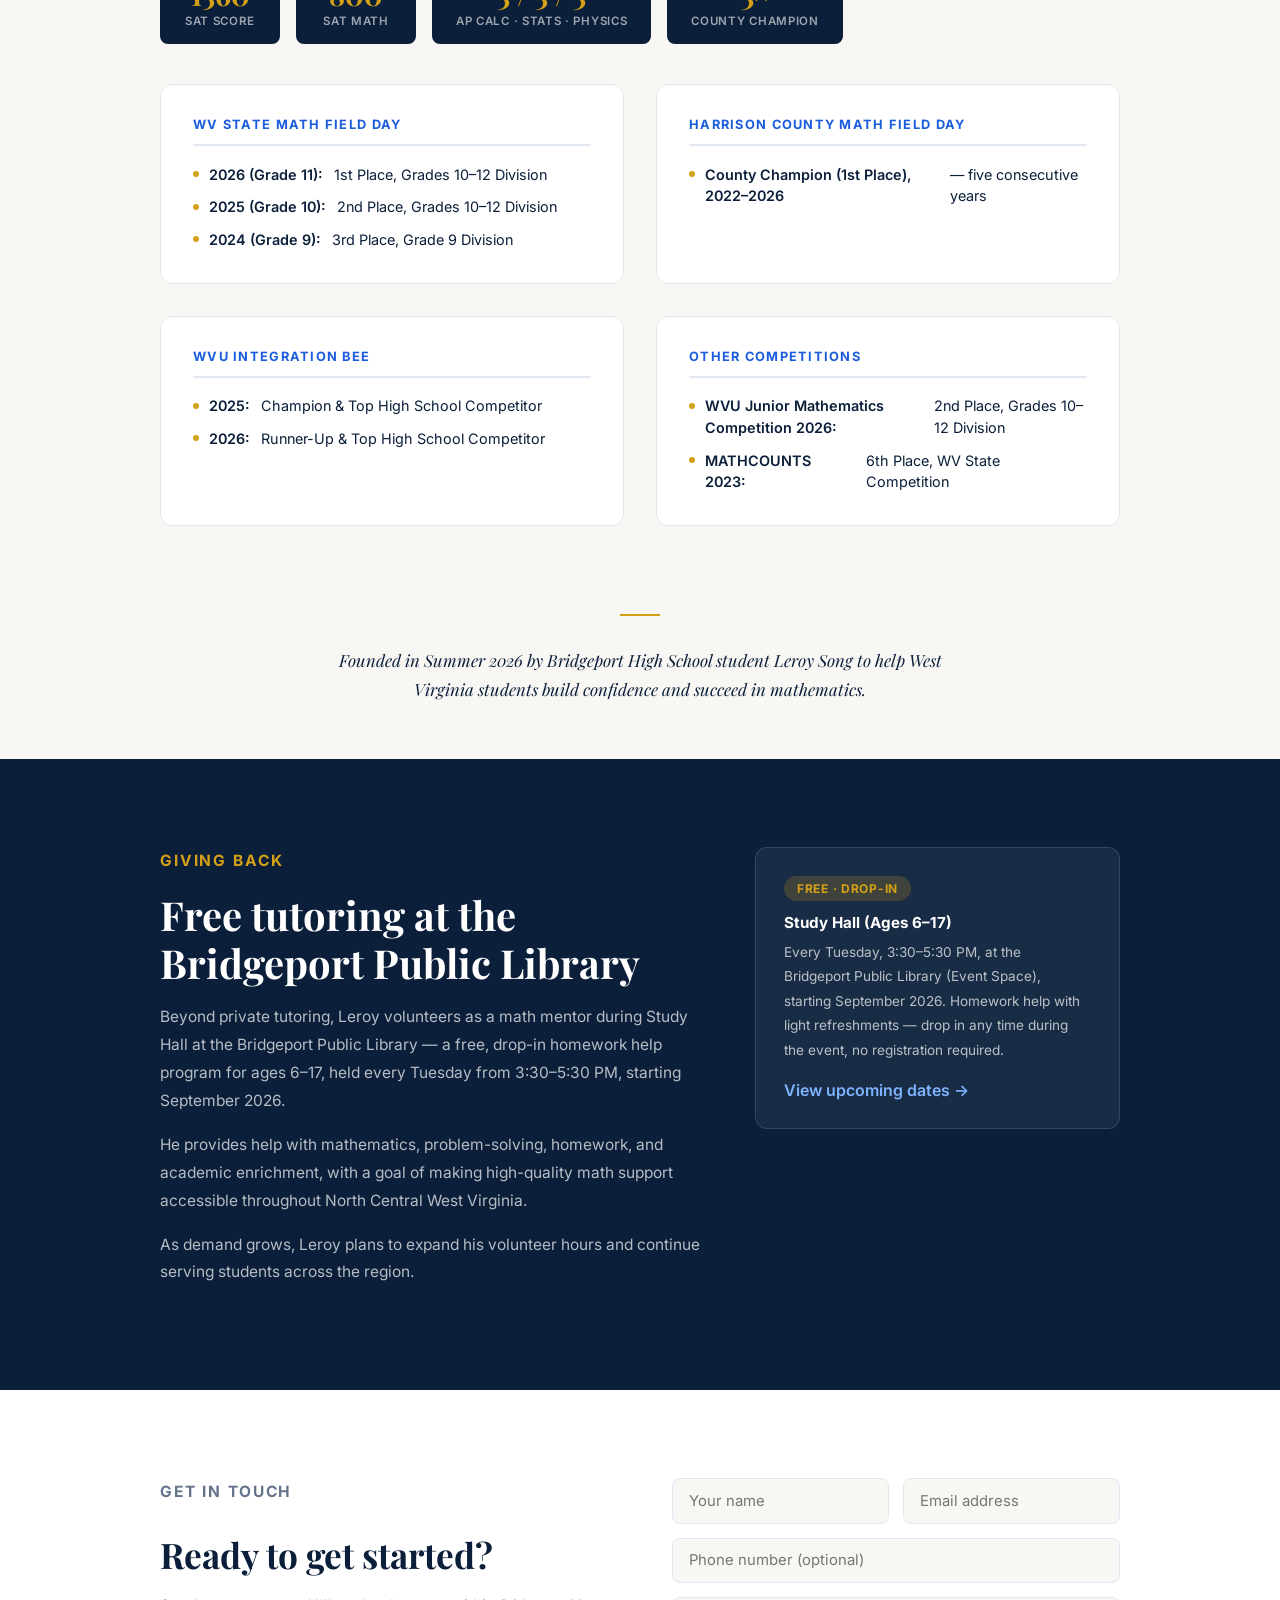
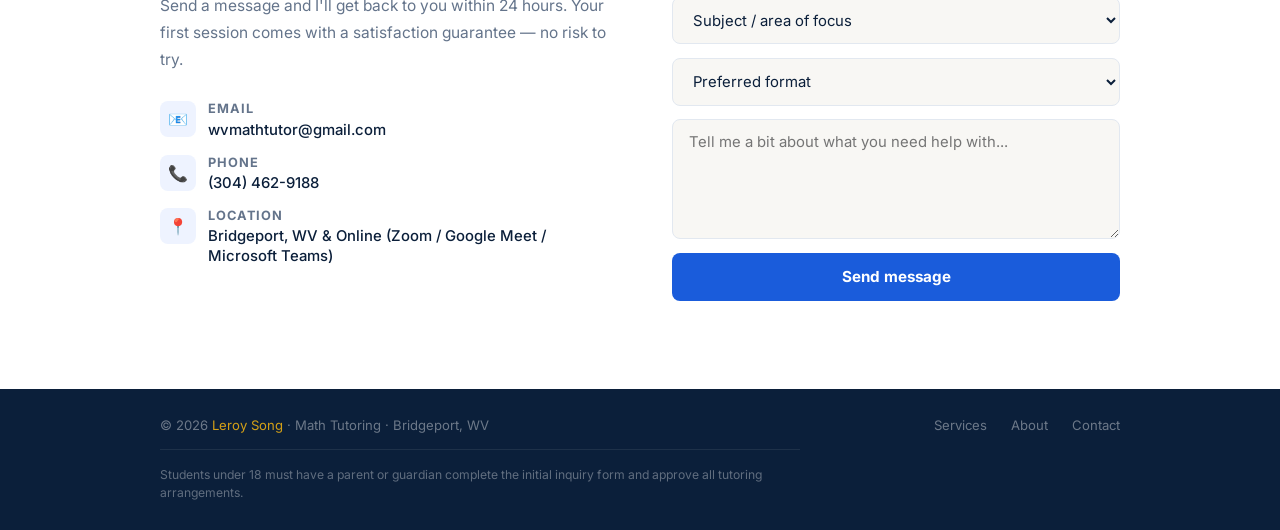
==== commit a5857c7f: "add" ====
--- a/index.html
+++ b/index.html
@@ -589,7 +589,7 @@
       <div class="badge"><span class="badge-dot"></span>AP Calculus BC: 5</div>
       <div class="badge"><span class="badge-dot"></span>WV State Math Field Day Champion</div>
       <div class="badge"><span class="badge-dot"></span>WVU Integration Bee Champion</div>
-      <div class="badge badge-community"><span class="badge-dot"></span>Free Math Help at Bridgeport Public Library — Mondays</div>
+      <div class="badge badge-community"><span class="badge-dot"></span>Free Homework Help at Bridgeport Public Library — Tuesdays</div>
     </div>
     <div class="hero-btns">
       <a href="#contact" class="btn-primary">Book your first session</a>
@@ -699,7 +699,7 @@
         </div>
       </div>
   
-      <p class="pricing-note">Can't afford private tutoring? Join free drop-in help every Monday at <a href="#community" class="link-inline">Bridgeport Public Library's Brain Power Hour</a> — no registration required.</p>
+      <p class="pricing-note">Can't afford private tutoring? Join free drop-in help every Tuesday, 3:30–5:30 PM, at <a href="#community" class="link-inline">Bridgeport Public Library's Study Hall</a> — no registration required.</p>
     </div>
   </section>
 
@@ -774,15 +774,15 @@
       <div>
         <p class="eyebrow">Giving back</p>
         <h2 class="section-h" style="color:var(--white);">Free tutoring at the Bridgeport Public Library</h2>
-        <p>Beyond private tutoring, Leroy volunteers as a math mentor during Brain Power Hour at the Bridgeport Public Library — a free, drop-in program for learners of all ages held every Monday.</p>
+        <p>Beyond private tutoring, Leroy volunteers as a math mentor during Study Hall at the Bridgeport Public Library — a free, drop-in homework help program for ages 6–17, held every Tuesday from 3:30–5:30 PM, starting September 2026.</p>
         <p>He provides help with mathematics, problem-solving, homework, and academic enrichment, with a goal of making high-quality math support accessible throughout North Central West Virginia.</p>
         <p>As demand grows, Leroy plans to expand his volunteer hours and continue serving students across the region.</p>
       </div>
       <div class="library-card">
         <span class="library-tag">Free · Drop-in</span>
-        <h4 style="margin-top:.75rem;">Brain Power Hour</h4>
-        <p>Every Monday at the Bridgeport Public Library. Open to learners of all ages — no registration required.</p>
-        <a href="https://www.bplwv.org/events?term=Brain+Power&r=thismonth" class="link" target="_blank" rel="noopener">View upcoming dates →</a>
+        <h4 style="margin-top:.75rem;">Study Hall (Ages 6–17)</h4>
+        <p>Every Tuesday, 3:30–5:30 PM, at the Bridgeport Public Library (Event Space), starting September 2026. Homework help with light refreshments — drop in any time during the event, no registration required.</p>
+        <a href="https://www.bplwv.org/events?term=Study+Hall&r=thismonth" class="link" target="_blank" rel="noopener">View upcoming dates →</a>
       </div>
     </div>
   </div>
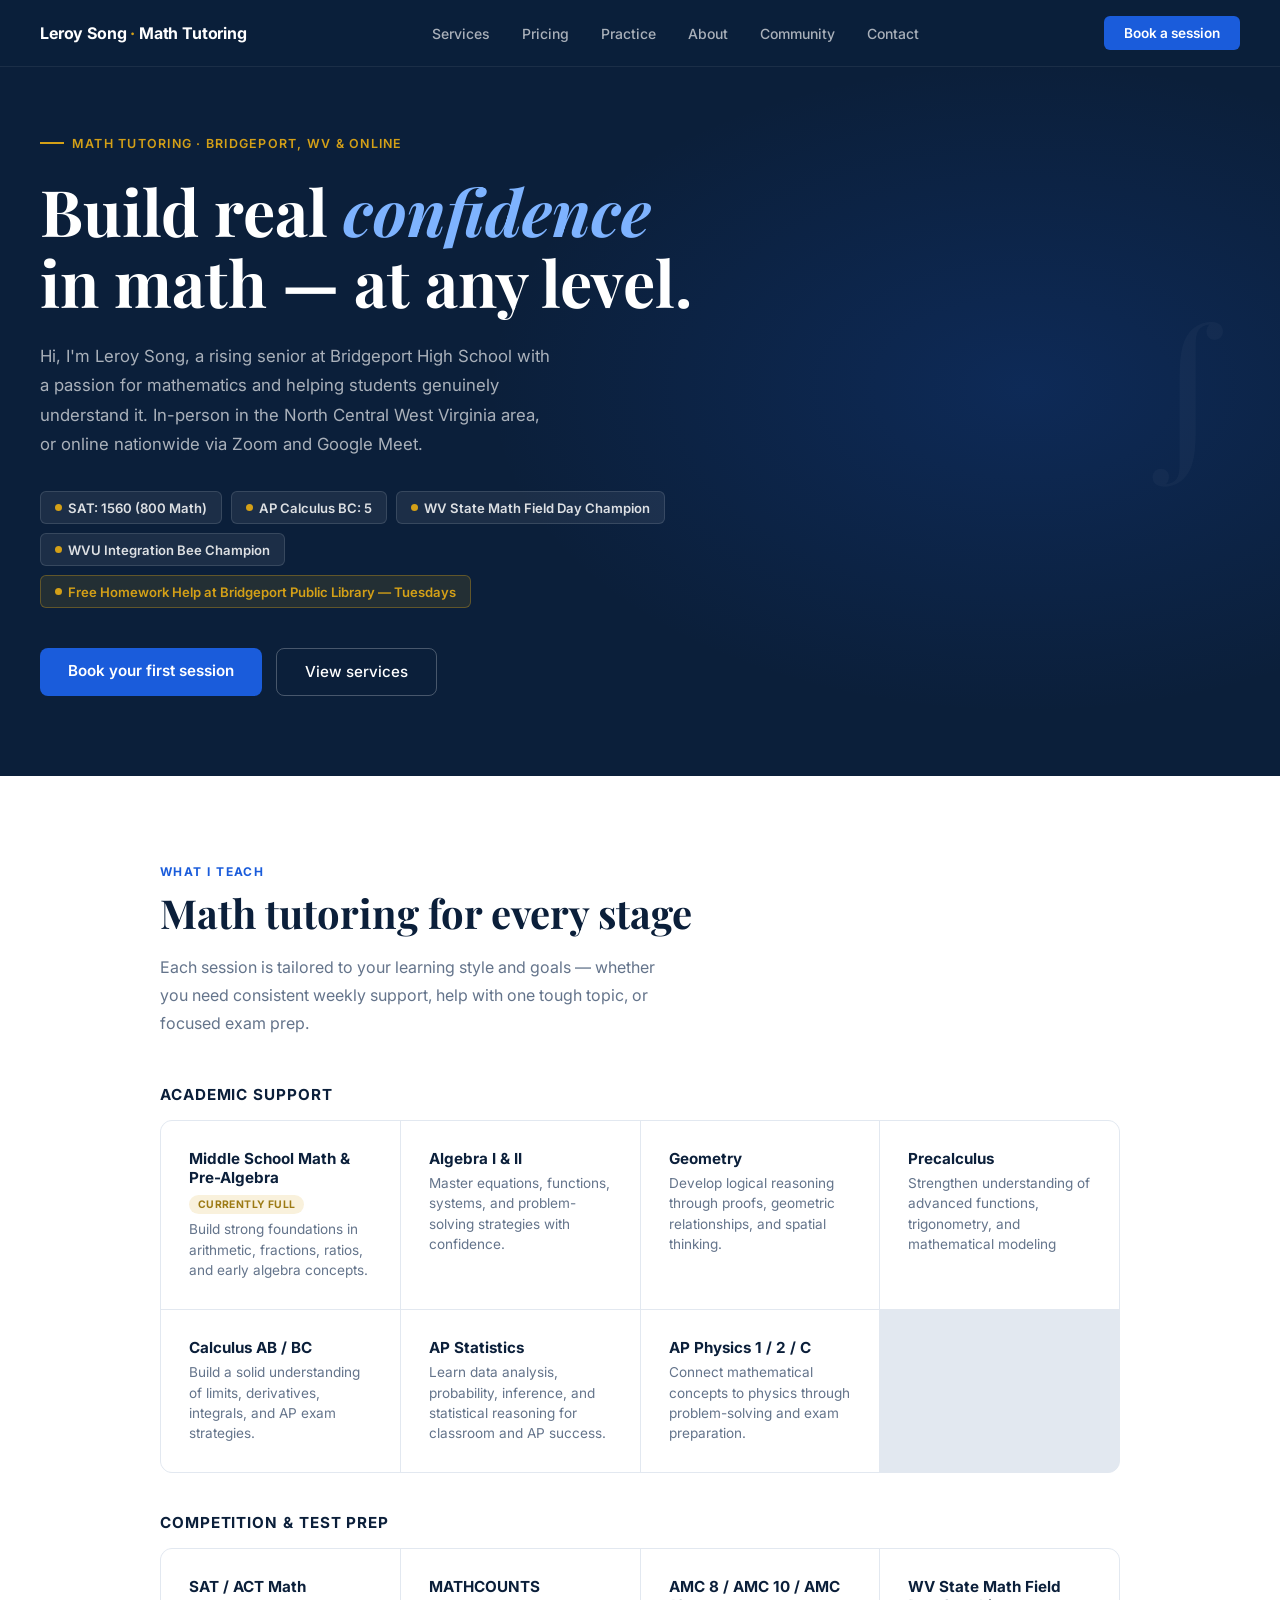
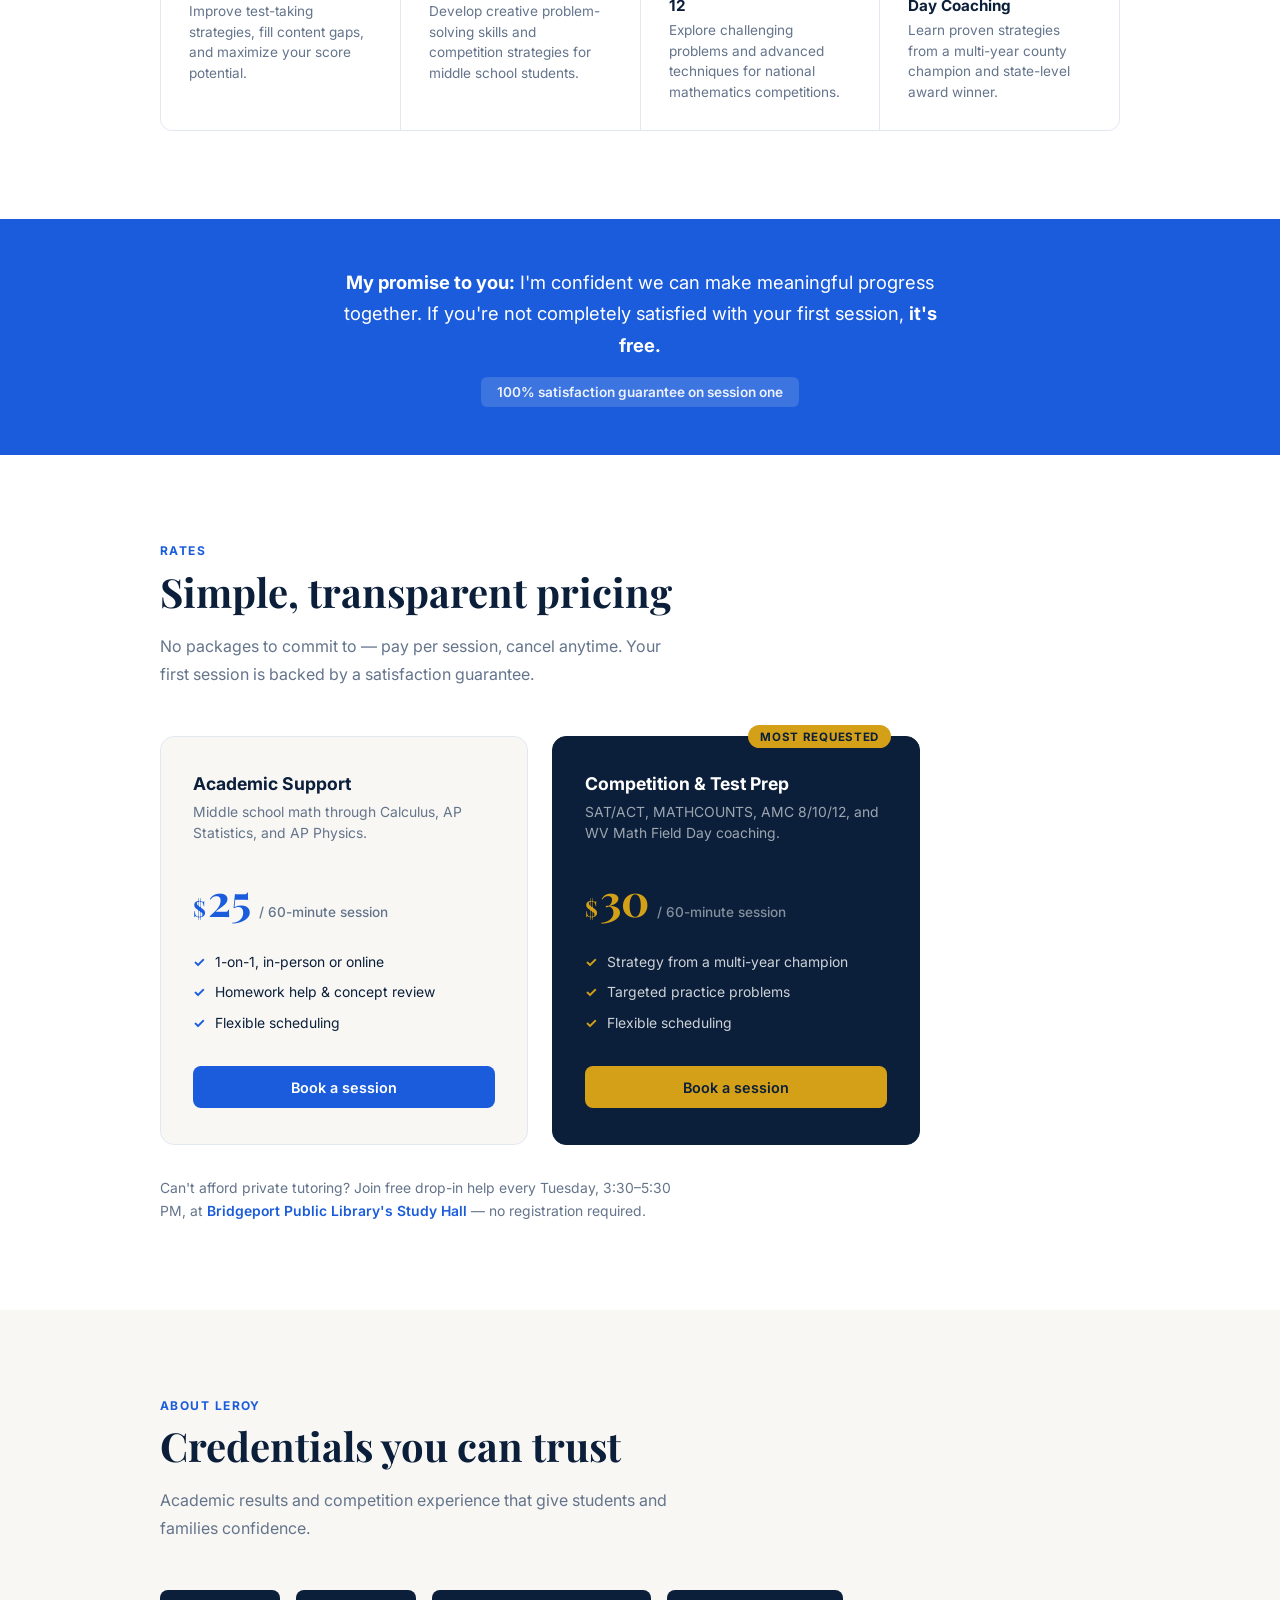
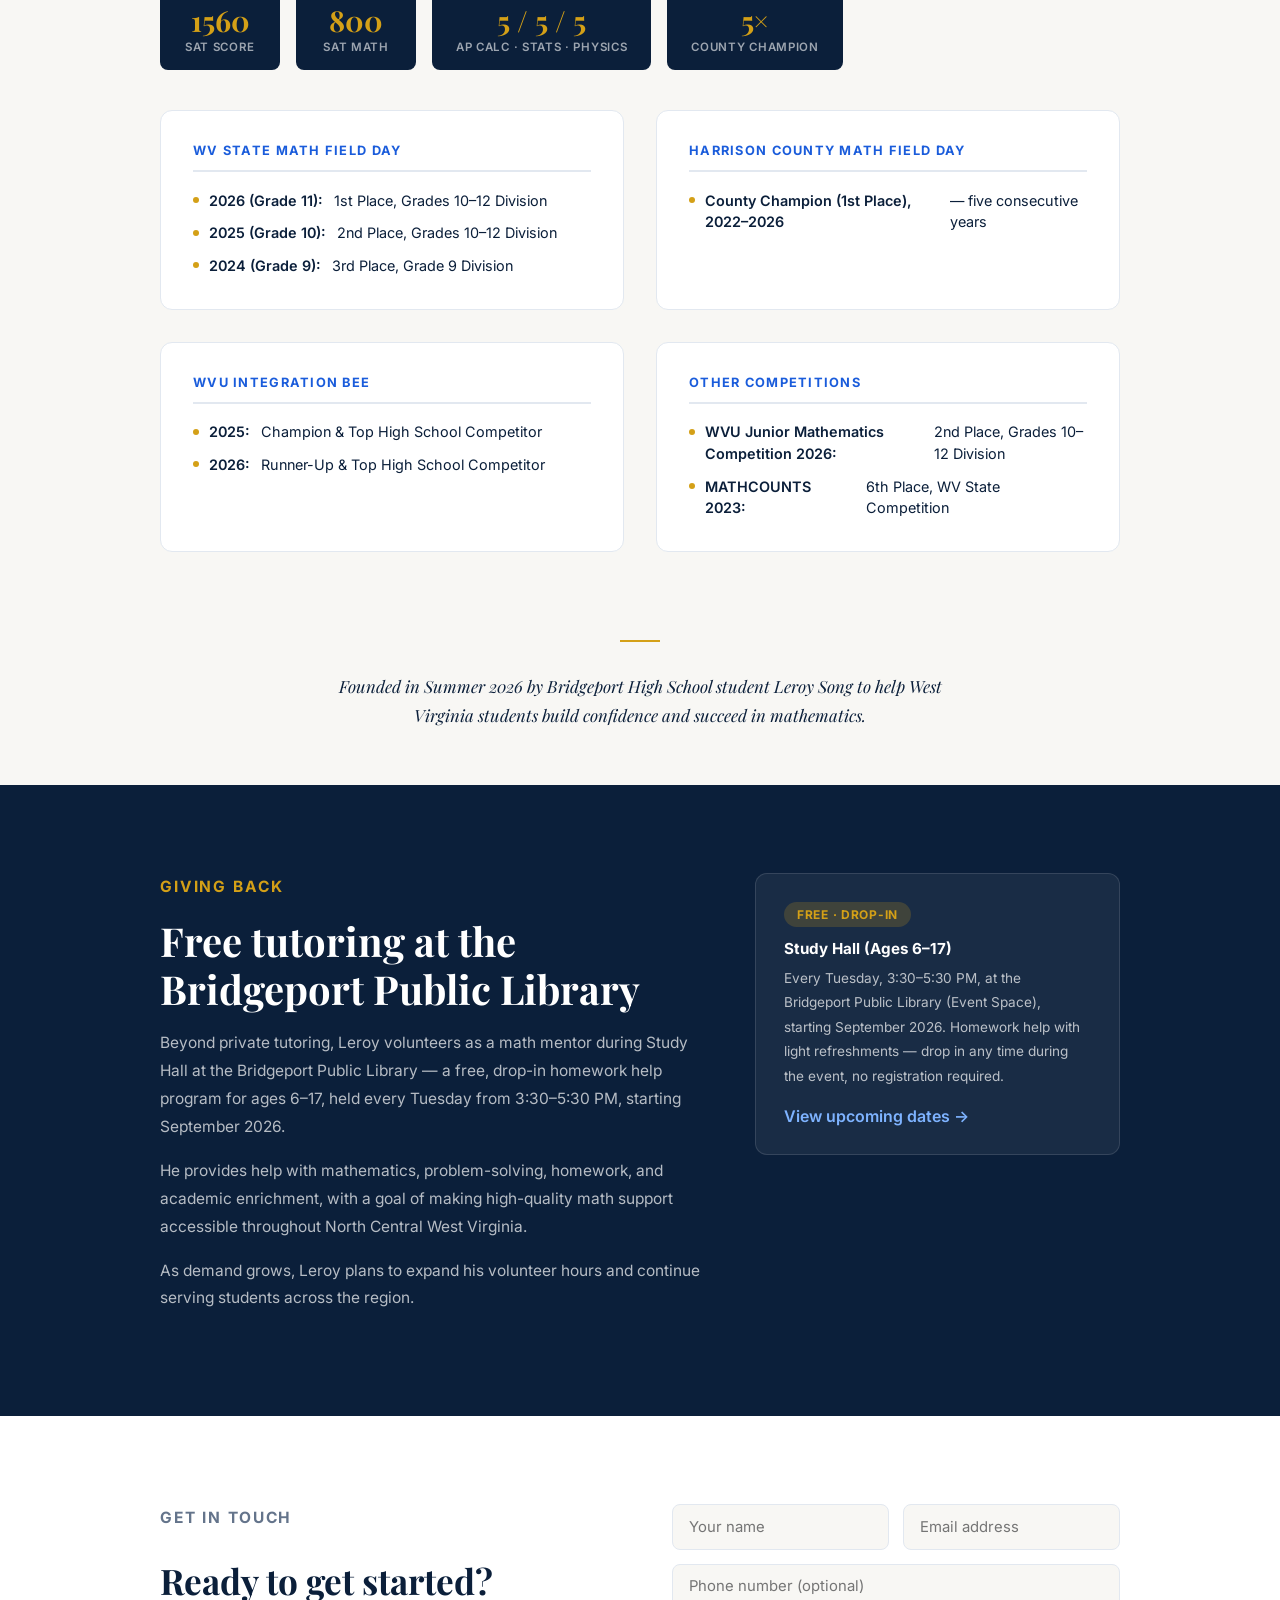
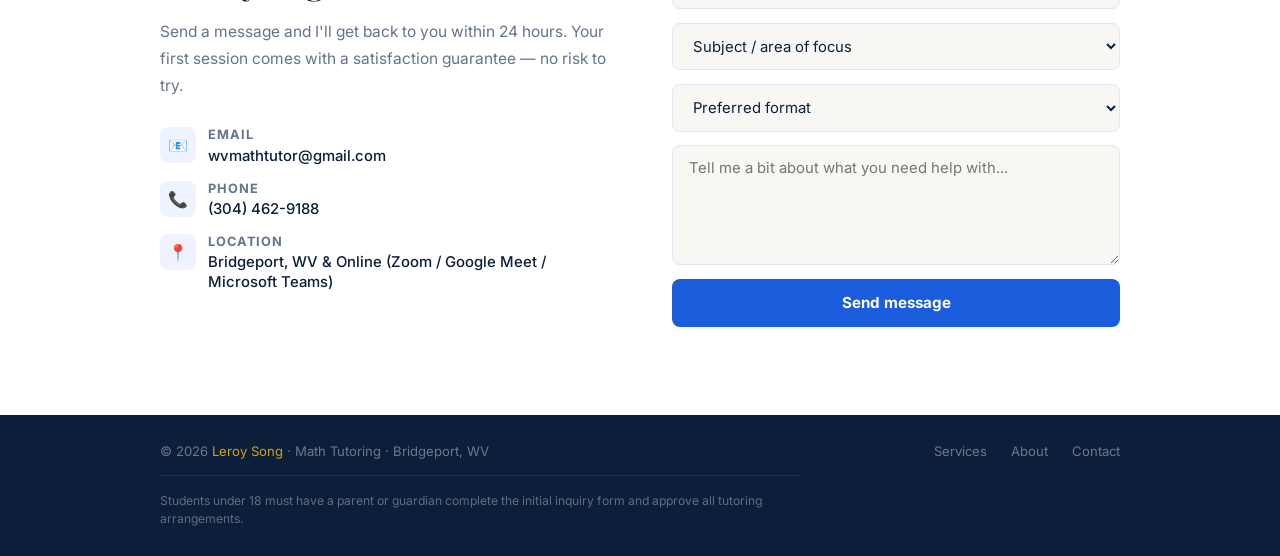
==== commit f48cd23b: "confirm faculty emails" ====
--- a/index.html
+++ b/index.html
@@ -160,8 +160,15 @@
       transition: background .2s;
     }
     .service-item:hover { background: #F0F5FF; }
-    .service-item h3 { font-size: .95rem; font-weight: 700; margin-bottom: .35rem; }
+    .service-item h3 { font-size: .95rem; font-weight: 700; margin-bottom: .35rem; display: flex; align-items: center; gap: .5rem; flex-wrap: wrap; }
     .service-item p { font-size: .85rem; color: var(--gray); line-height: 1.5; }
+    .service-status {
+      display: inline-block;
+      font-size: .65rem; font-weight: 700; letter-spacing: .04em; text-transform: uppercase;
+      padding: .2rem .55rem; border-radius: 20px;
+      background: rgba(212,160,23,0.15); color: #9C7A14;
+      white-space: nowrap;
+    }
 
 .services-category-title {
   font-size: .95rem;
@@ -608,7 +615,7 @@
       <h3 class="services-category-title">Academic Support</h3>
       <div class="services-grid">
         <div class="service-item">
-          <h3>Middle School Math &amp; Pre-Algebra</h3>
+          <h3>Middle School Math &amp; Pre-Algebra <span class="service-status">Currently Full</span></h3>
           <p>Build strong foundations in arithmetic, fractions, ratios, and early algebra concepts.</p>
         </div>
         <div class="service-item">
@@ -830,7 +837,7 @@
             <input type="tel" name="phone" placeholder="Phone number (optional)" />
             <select name="subject" required>
               <option value="" disabled selected>Subject / area of focus</option>
-              <option>Middle School Math / Pre-Algebra</option>
+              <option>Middle School Math / Pre-Algebra (Currently Full — Waitlist)</option>
               <option>Algebra I or II</option>
               <option>Geometry</option>
               <option>Precalculus</option>
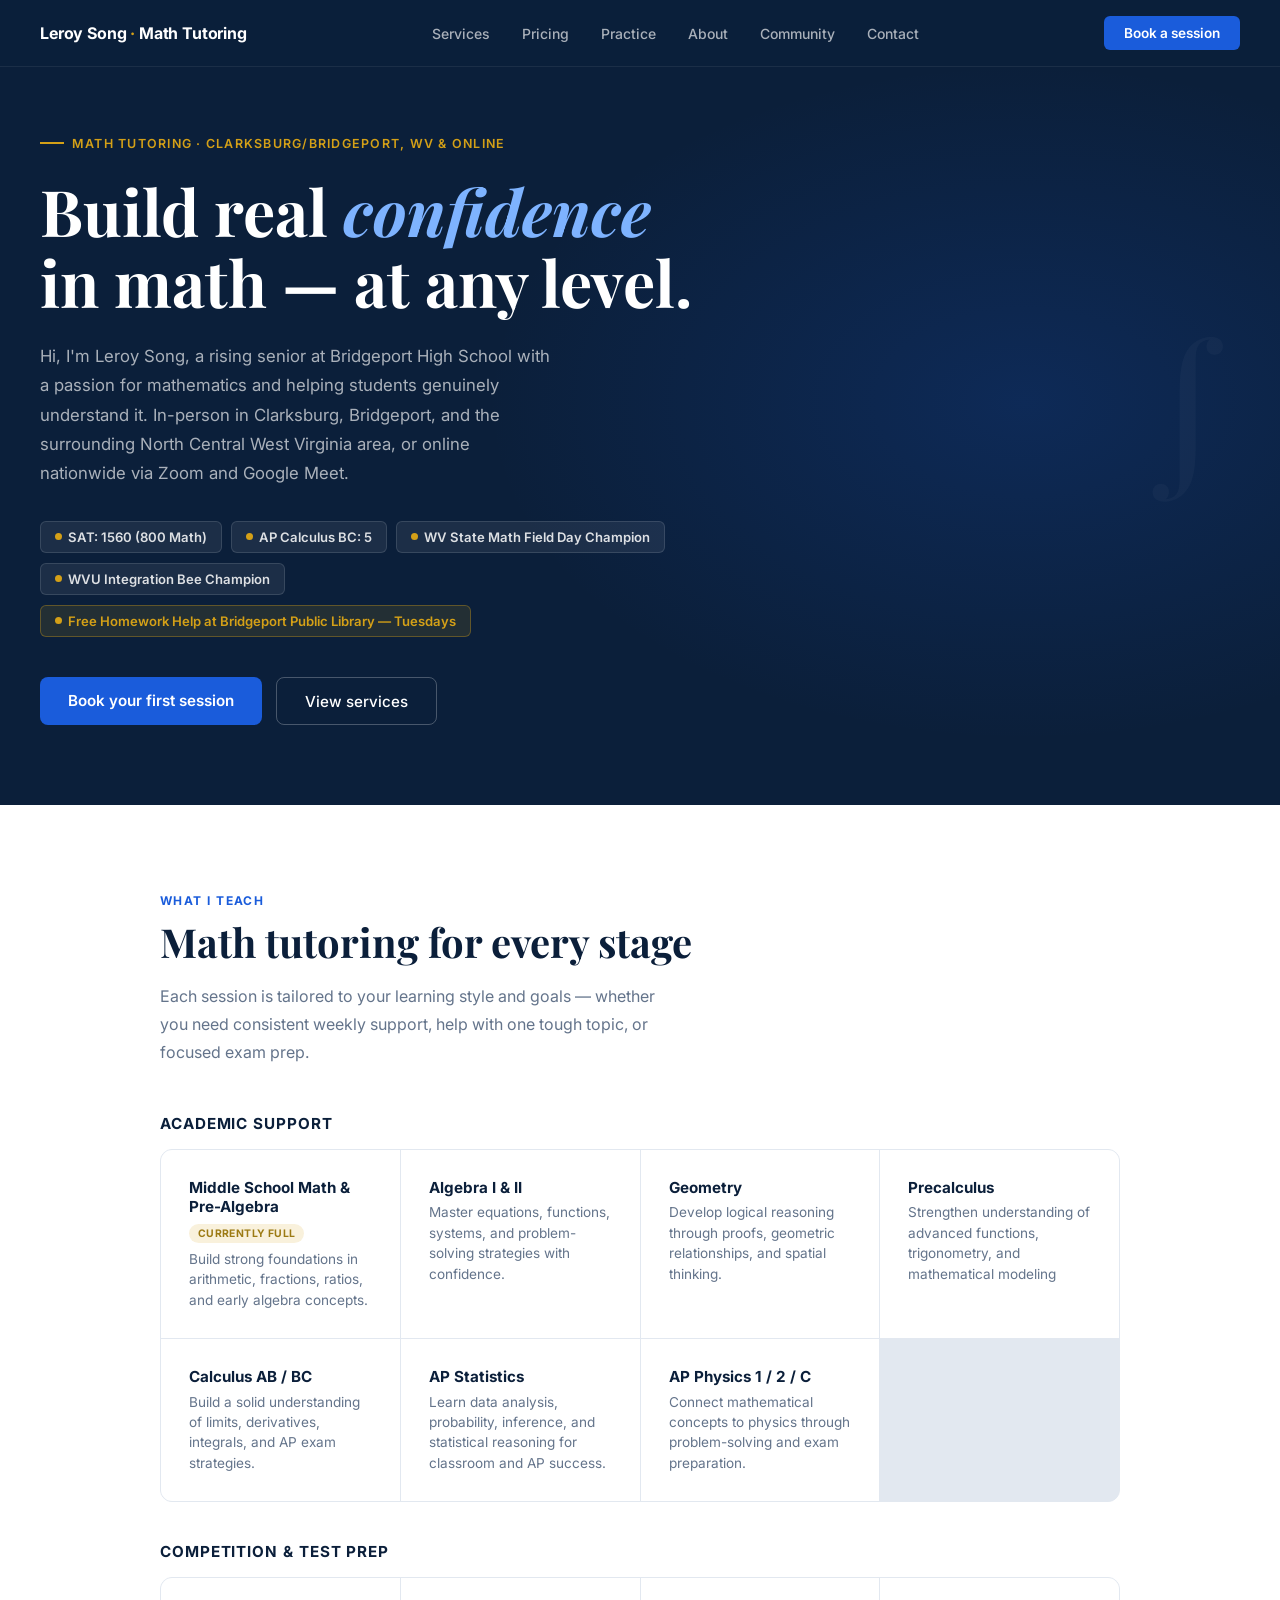
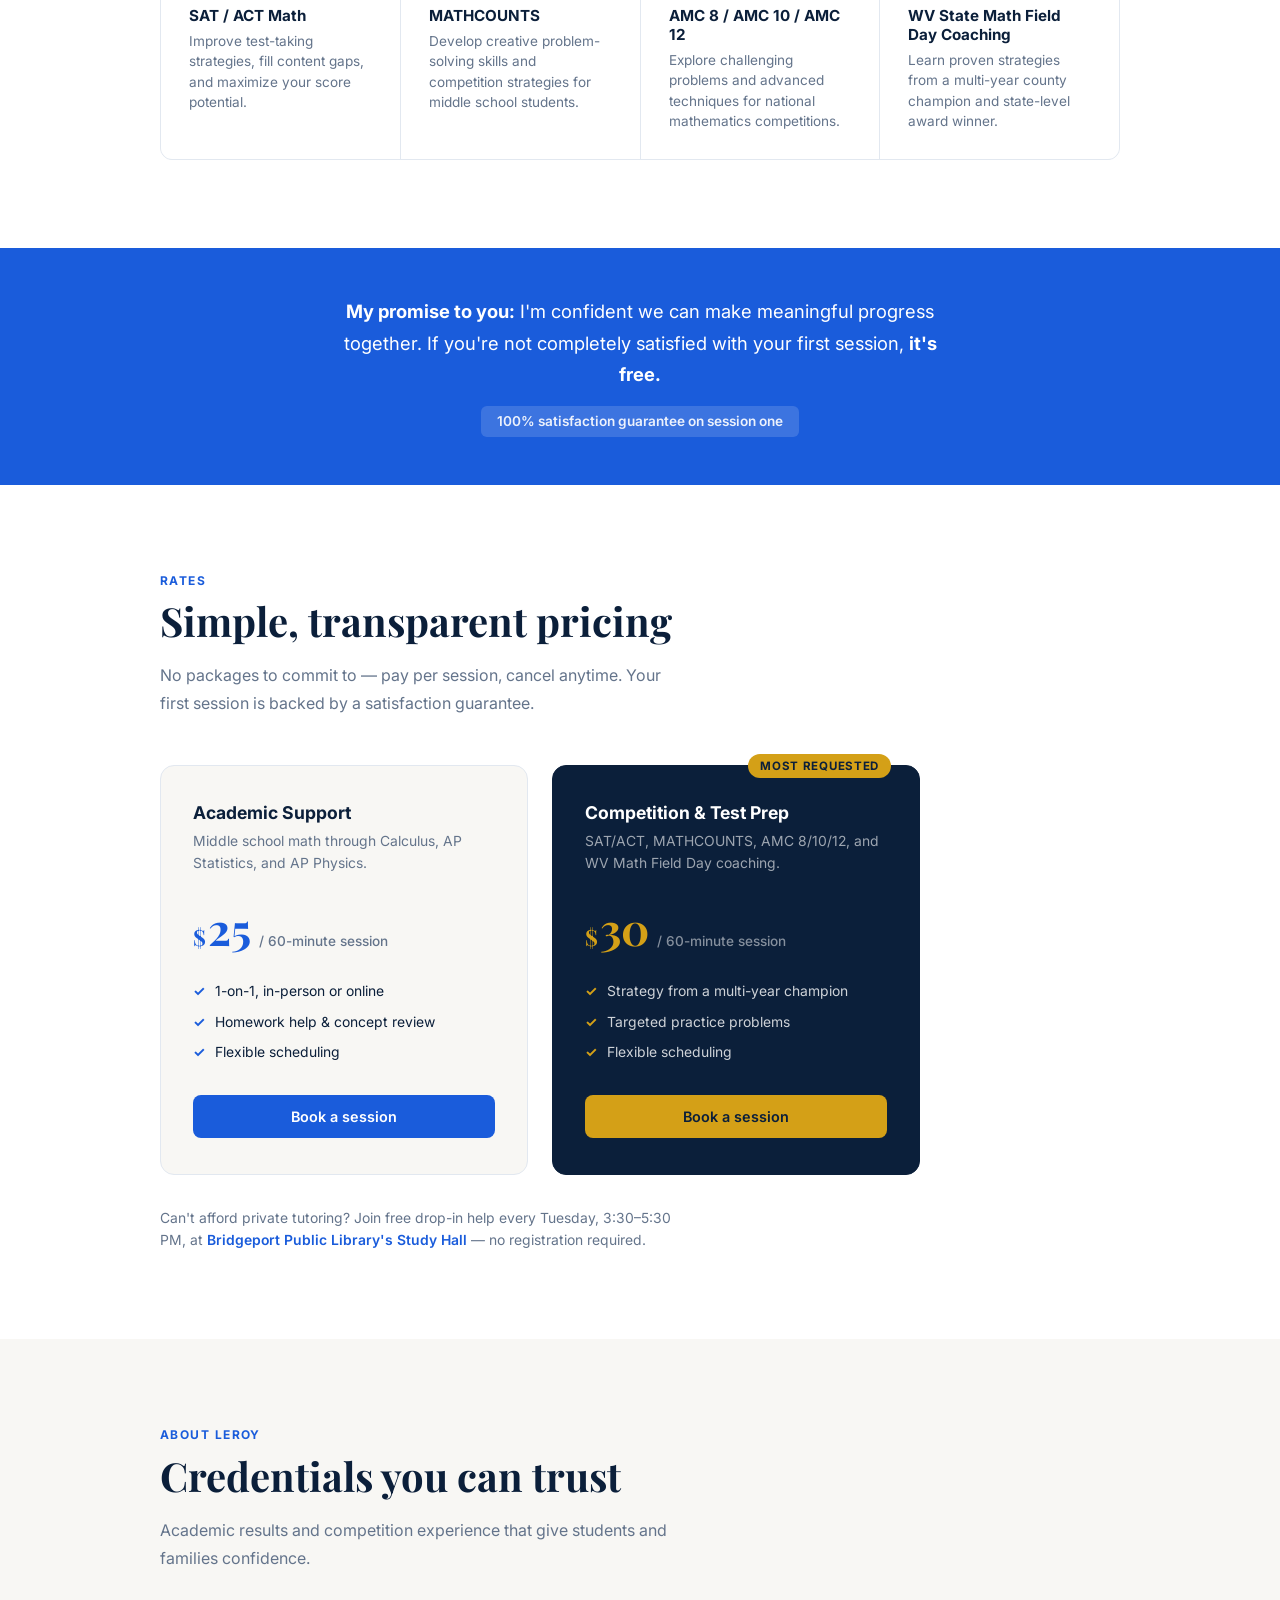
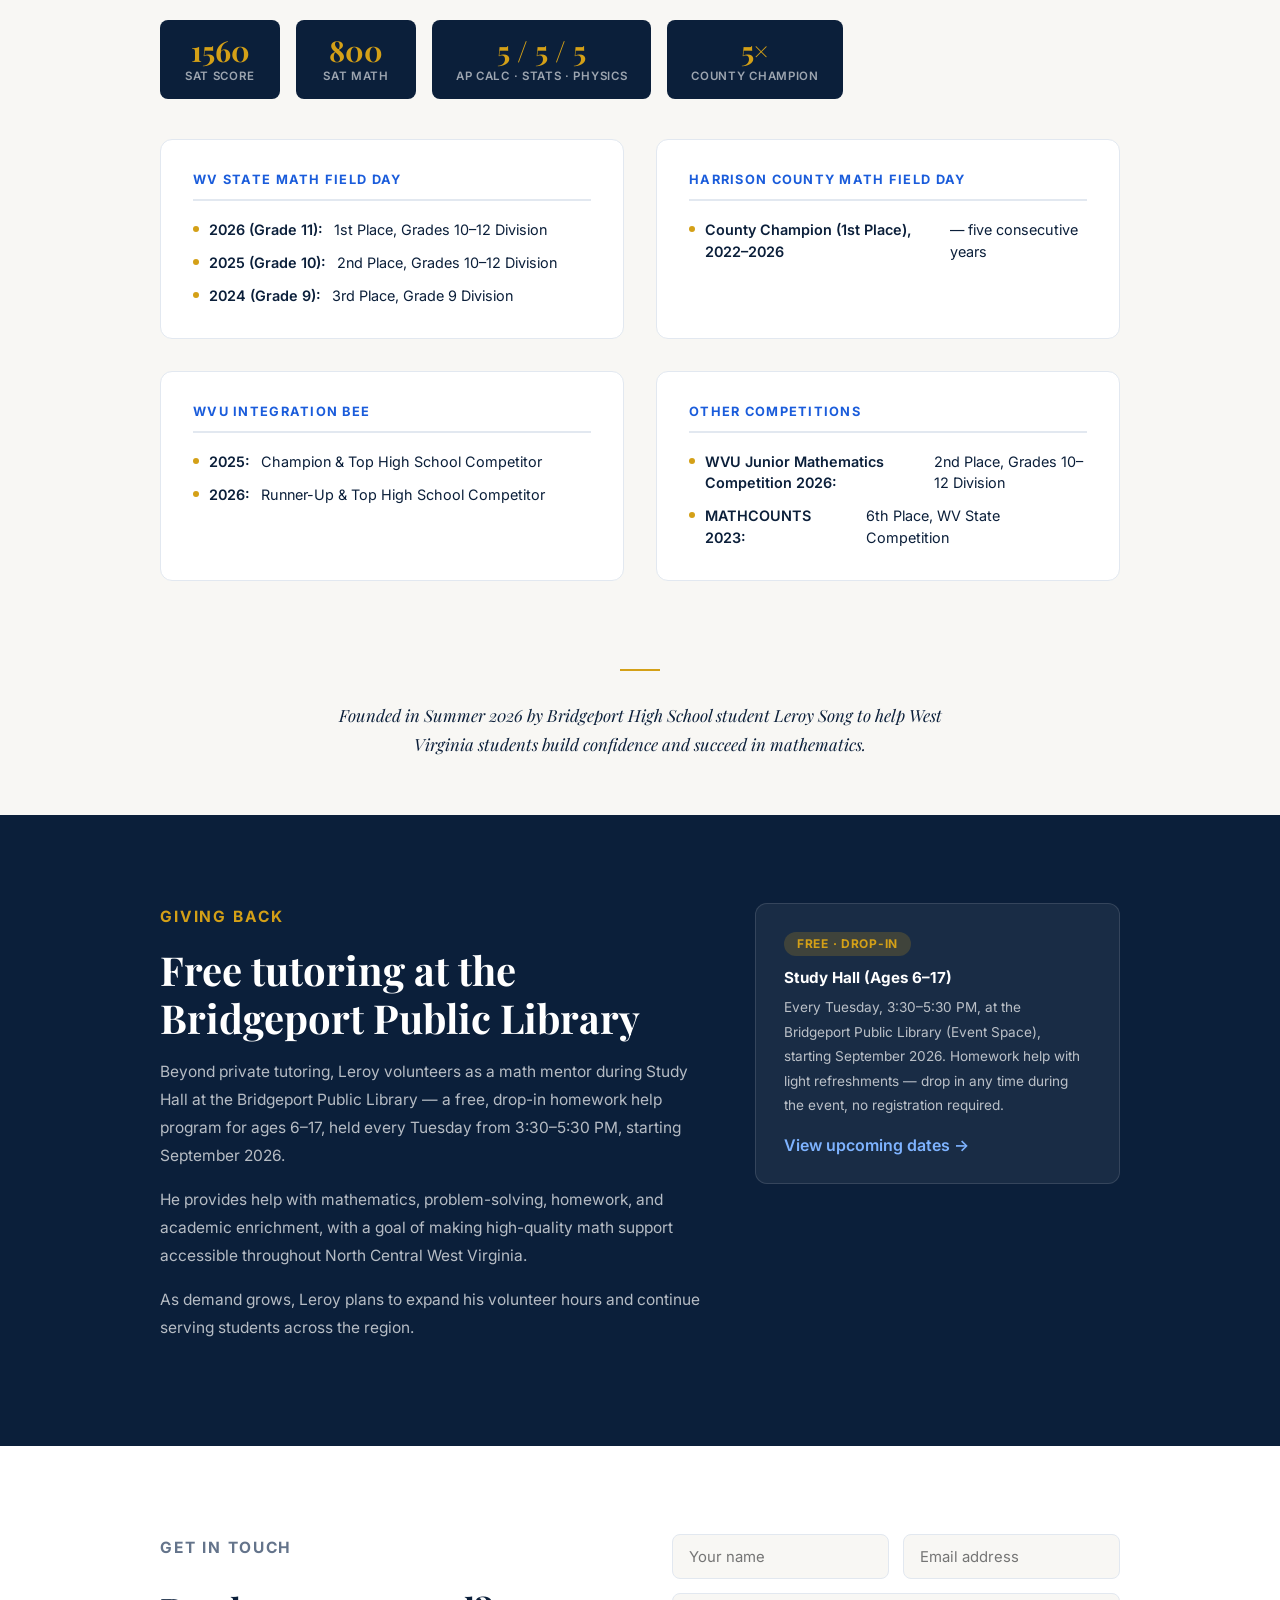
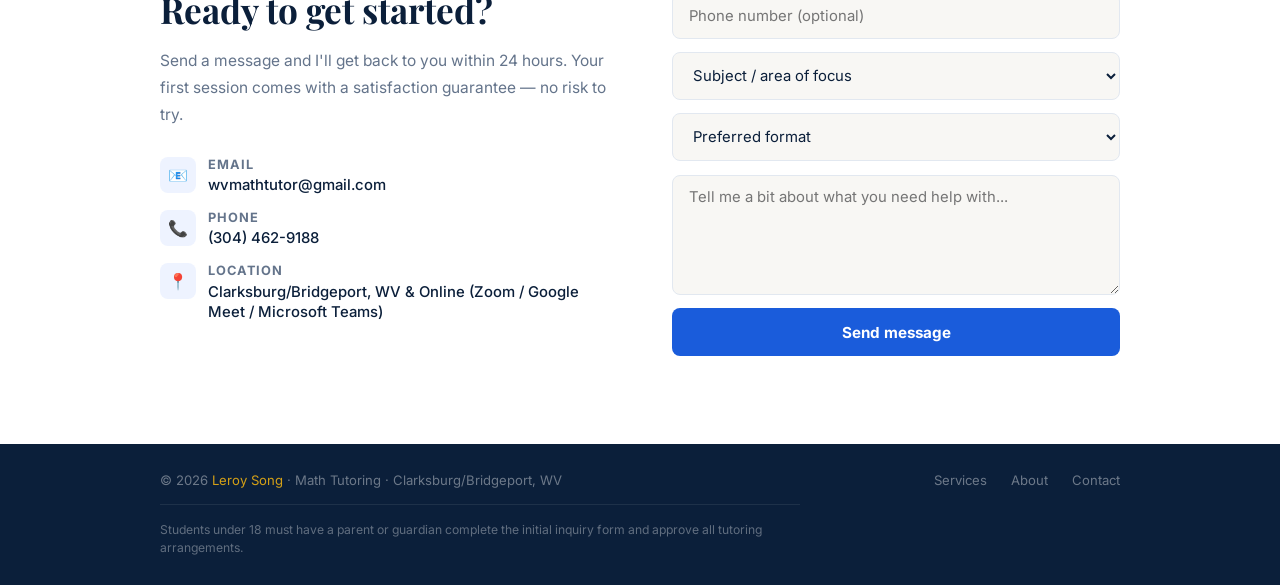
==== commit e4e0fd1d: "updates" ====
--- a/index.html
+++ b/index.html
@@ -3,9 +3,30 @@
 <head>
   <meta charset="UTF-8"/>
   <meta name="viewport" content="width=device-width, initial-scale=1.0"/>
-  <meta name="description" content="High-quality math tutoring in Bridgeport, WV and online. SAT 1560, AP Calculus BC 5, WV State Math Field Day Champion."/>
-  <title>Leroy Song — Math Tutoring</title>
-  <link rel="icon" type="image/png" href="[data-uri]"/>
+  <meta name="description" content="High-quality math tutoring in Clarksburg/Bridgeport, WV and online. SAT 1560, AP Calculus BC 5, WV State Math Field Day Champion."/>
+  <title>Leroy Song — Math Tutoring in Clarksburg &amp; Bridgeport, WV</title>
+  <script type="application/ld+json">
+  {
+    "@context": "https://schema.org",
+    "@type": "LocalBusiness",
+    "name": "Leroy Song Math Tutoring",
+    "url": "https://www.wvmathtutor.com",
+    "description": "Math tutoring for Algebra through Calculus, SAT Math, and competition mathematics, in person in Clarksburg and Bridgeport, WV, and online nationwide.",
+    "areaServed": [
+      { "@type": "City", "name": "Bridgeport, WV" },
+      { "@type": "City", "name": "Clarksburg, WV" }
+    ],
+    "address": {
+      "@type": "PostalAddress",
+      "addressLocality": "Bridgeport",
+      "addressRegion": "WV",
+      "addressCountry": "US"
+    },
+    "email": "wvmathtutor@gmail.com",
+    "telephone": "+1-304-462-9188"
+  }
+  </script>
+  <link rel="icon" type="image/png" href="[data-uri]"/>
   <link href="https://fonts.googleapis.com/css2?family=Inter:wght@400;500;600;700&family=Playfair+Display:ital,wght@0,700;1,700&display=swap" rel="stylesheet"/>
   <style>
     *, *::before, *::after { box-sizing: border-box; margin: 0; padding: 0; }
@@ -588,9 +609,9 @@
   <div class="hero-bg"></div>
   <div class="hero-watermark">∫</div>
   <div class="hero-inner">
-    <div class="hero-eyebrow">Math Tutoring · Bridgeport, WV &amp; Online</div>
+    <div class="hero-eyebrow">Math Tutoring · Clarksburg/Bridgeport, WV &amp; Online</div>
     <h1>Build real <em>confidence</em> in math — at any level.</h1>
-    <p>Hi, I'm Leroy Song, a rising senior at Bridgeport High School with a passion for mathematics and helping students genuinely understand it. In-person in the North Central West Virginia area, or online nationwide via Zoom and Google Meet.</p>
+    <p>Hi, I'm Leroy Song, a rising senior at Bridgeport High School with a passion for mathematics and helping students genuinely understand it. In-person in Clarksburg, Bridgeport, and the surrounding North Central West Virginia area, or online nationwide via Zoom and Google Meet.</p>
     <div class="badges">
       <div class="badge"><span class="badge-dot"></span>SAT: 1560 (800 Math)</div>
       <div class="badge"><span class="badge-dot"></span>AP Calculus BC: 5</div>
@@ -822,7 +843,7 @@
               <div class="detail-icon">📍</div>
               <div class="detail-text">
                 <strong>Location</strong>
-                <span>Bridgeport, WV &amp; Online (Zoom / Google Meet / Microsoft Teams)</span>
+                <span>Clarksburg/Bridgeport, WV &amp; Online (Zoom / Google Meet / Microsoft Teams)</span>
               </div>
             </div>
           </div>
@@ -853,7 +874,7 @@
             </select>
             <select name="format" required>
               <option value="" disabled selected>Preferred format</option>
-              <option>In-person (Bridgeport–Clarksburg area)</option>
+              <option>In-person (Clarksburg/Bridgeport area)</option>
               <option>Online (Zoom / Google Meet)</option>
               <option>Either works</option>
             </select>
@@ -915,7 +936,7 @@
 <footer>
     <div class="inner footer-inner">
       <div class="footer-top">
-        <p>© 2026 <span>Leroy Song</span> · Math Tutoring · Bridgeport, WV</p>
+        <p>© 2026 <span>Leroy Song</span> · Math Tutoring · Clarksburg/Bridgeport, WV</p>
         <div class="footer-links">
           <a href="#services">Services</a>
           <a href="#achievements">About</a>
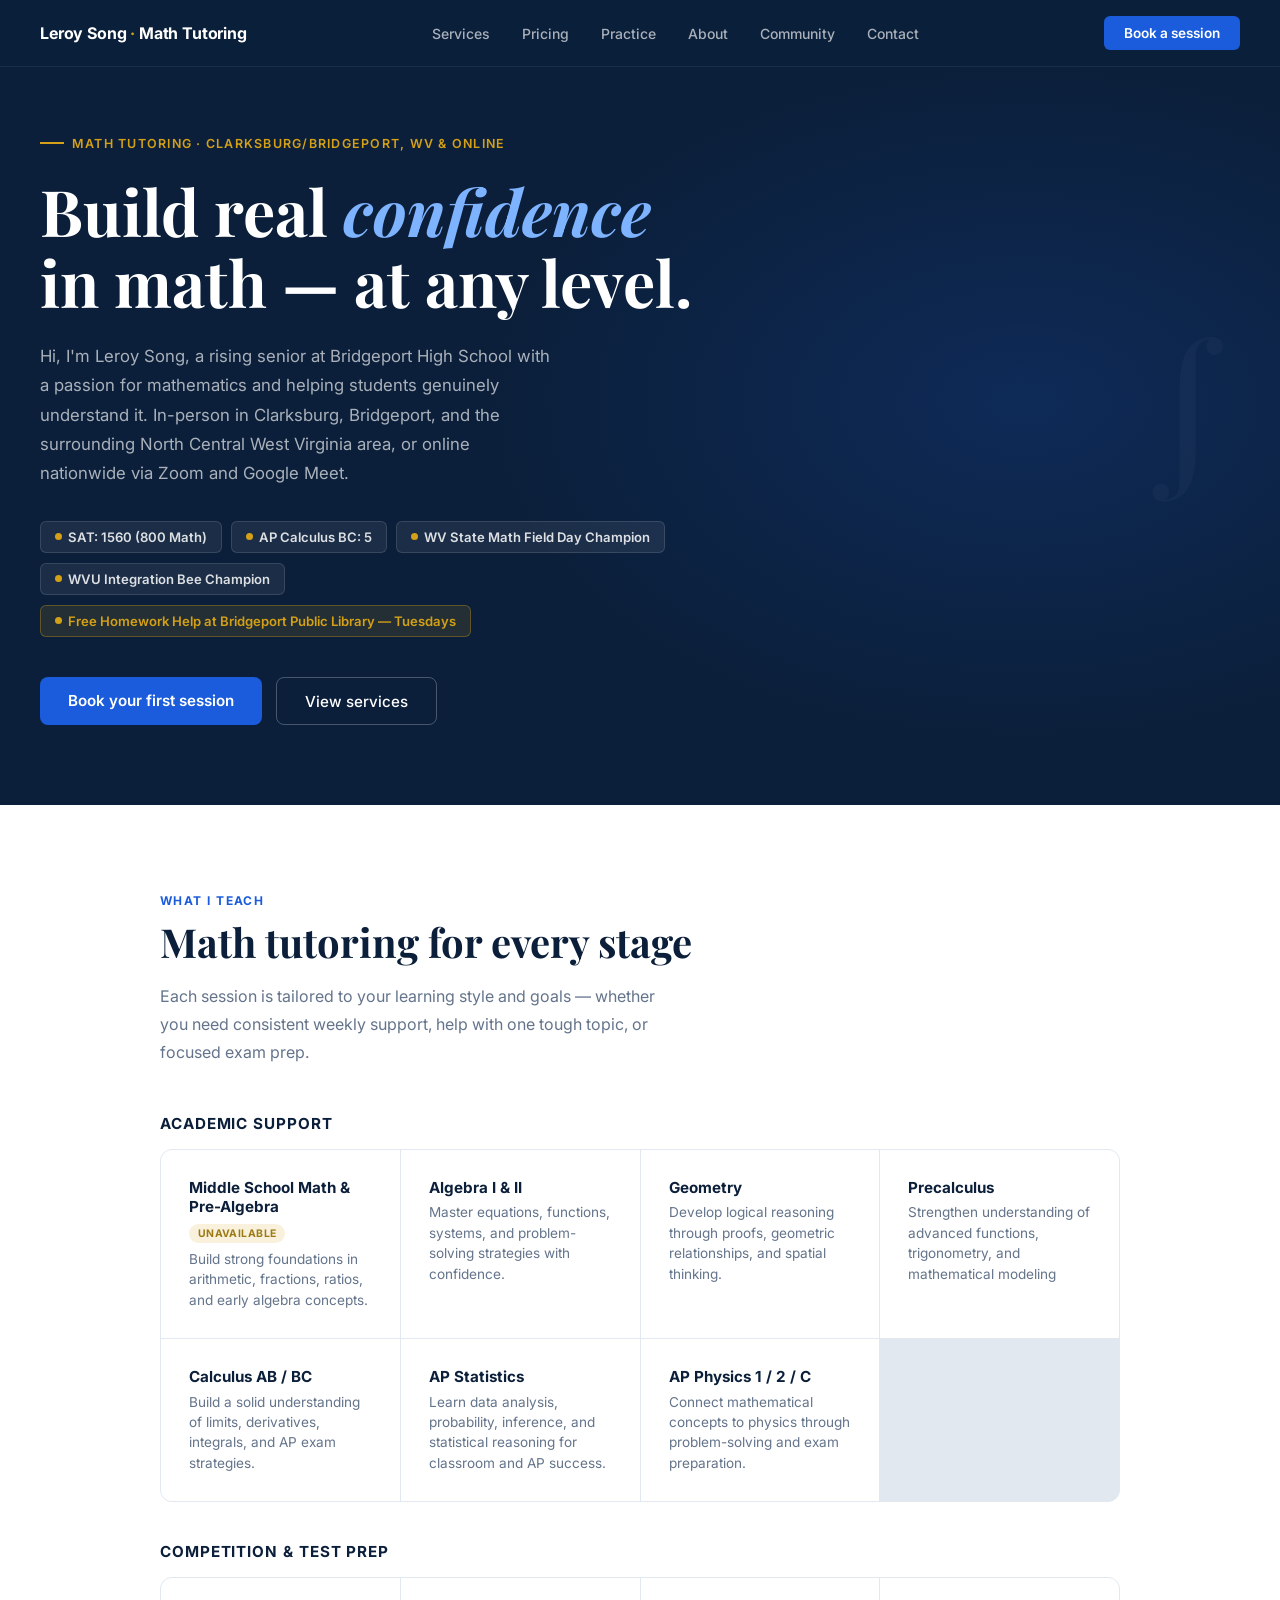
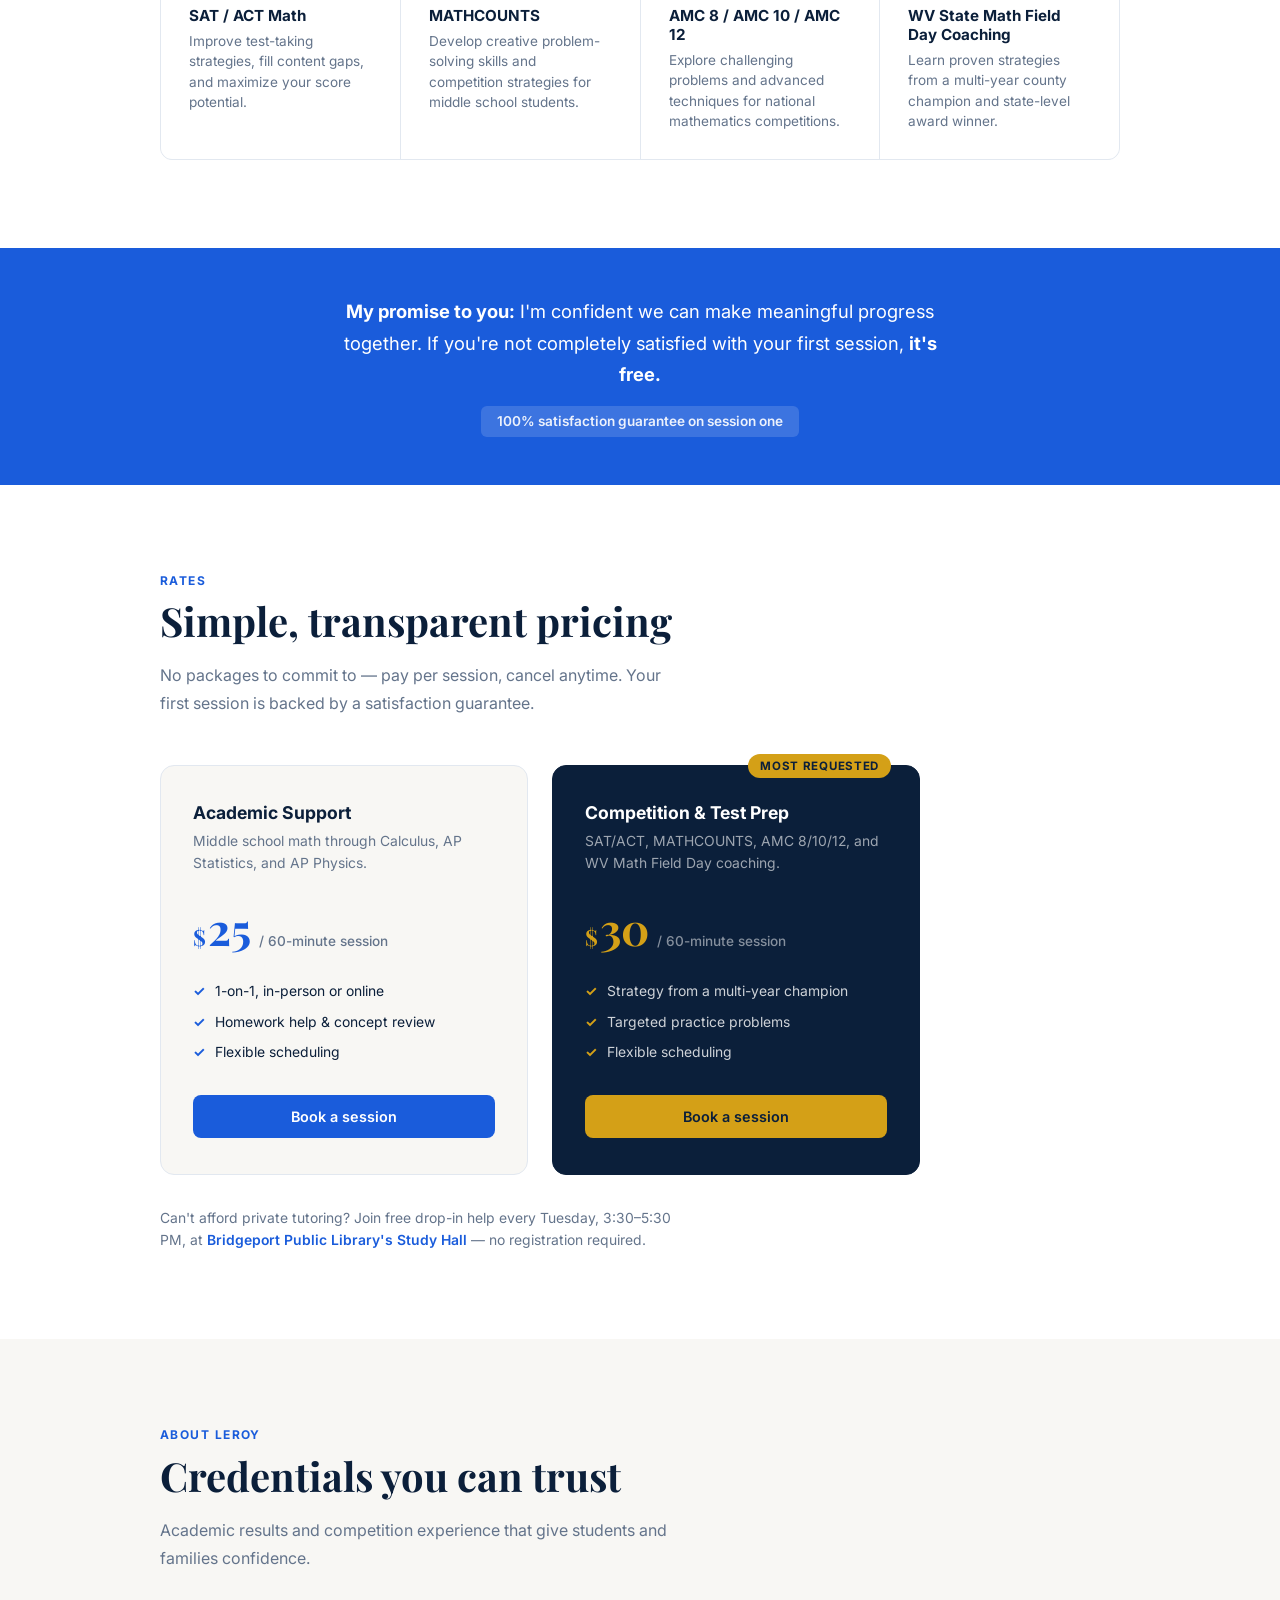
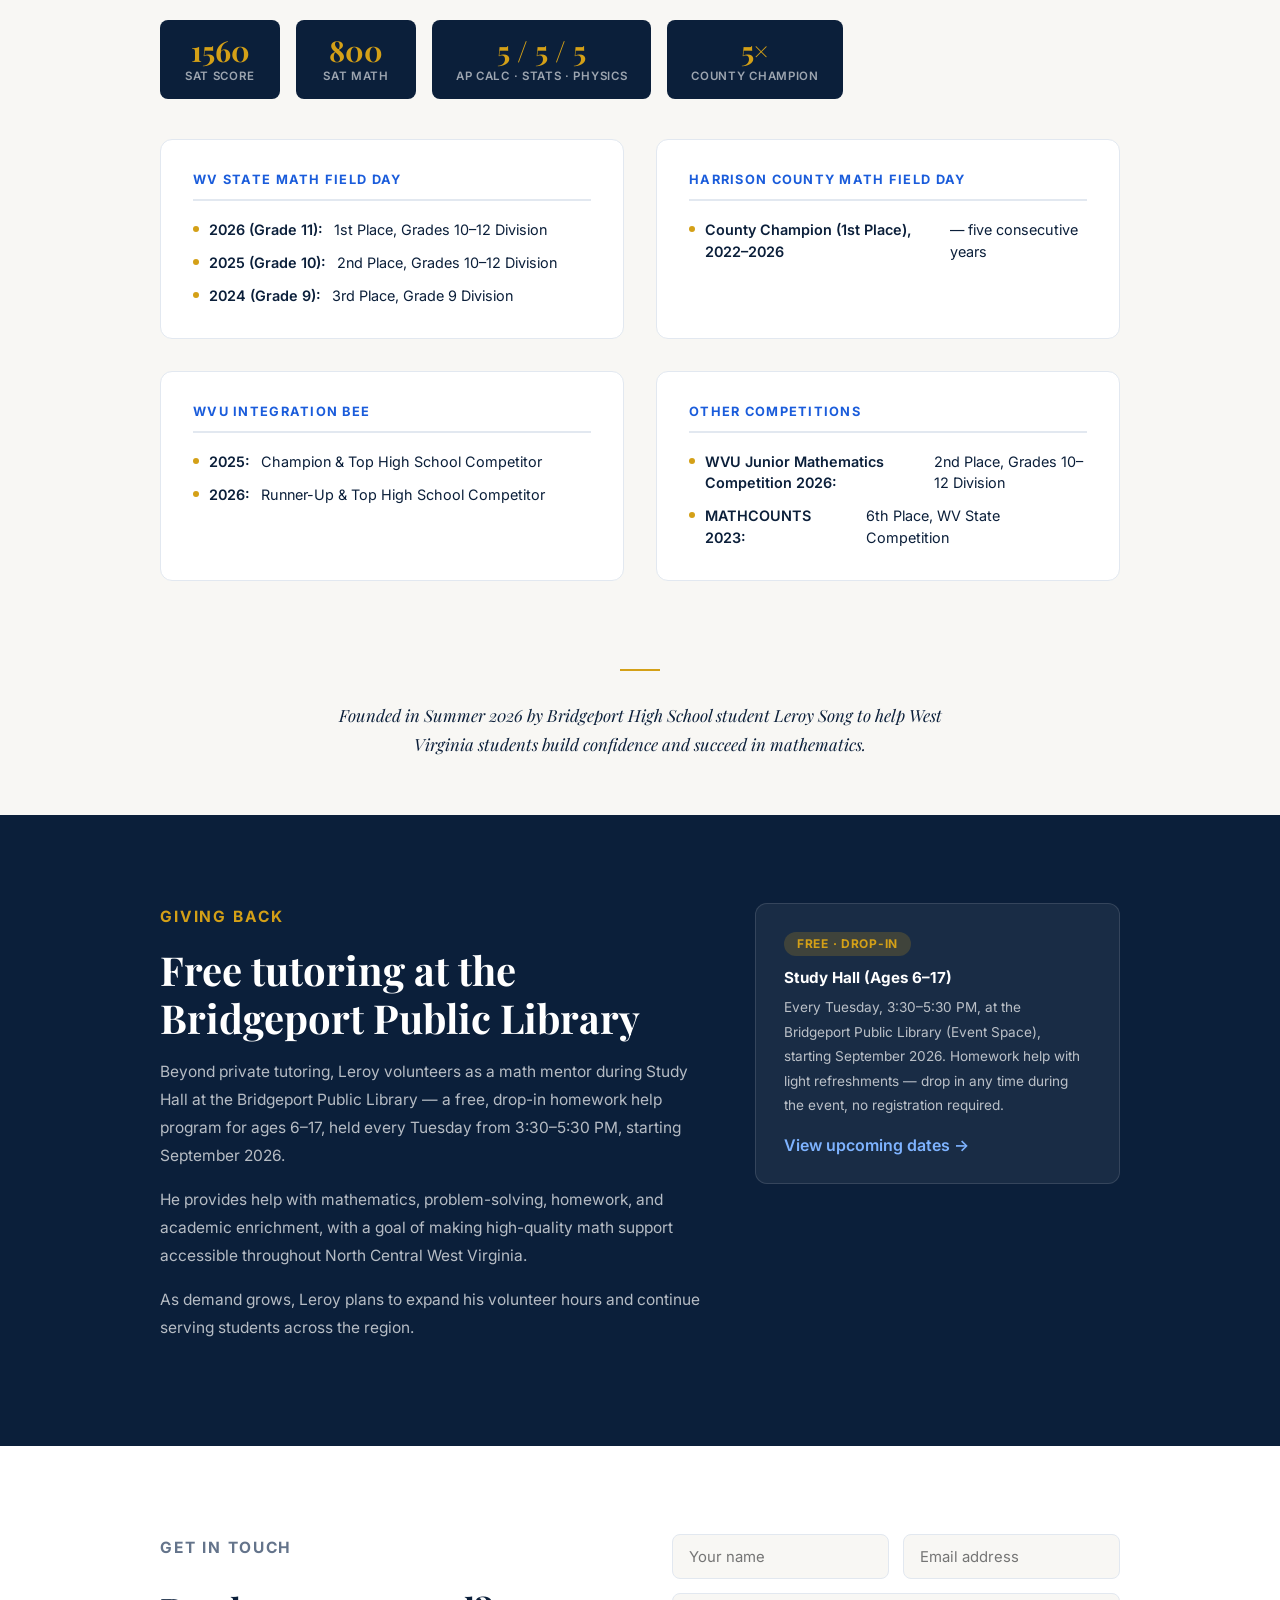
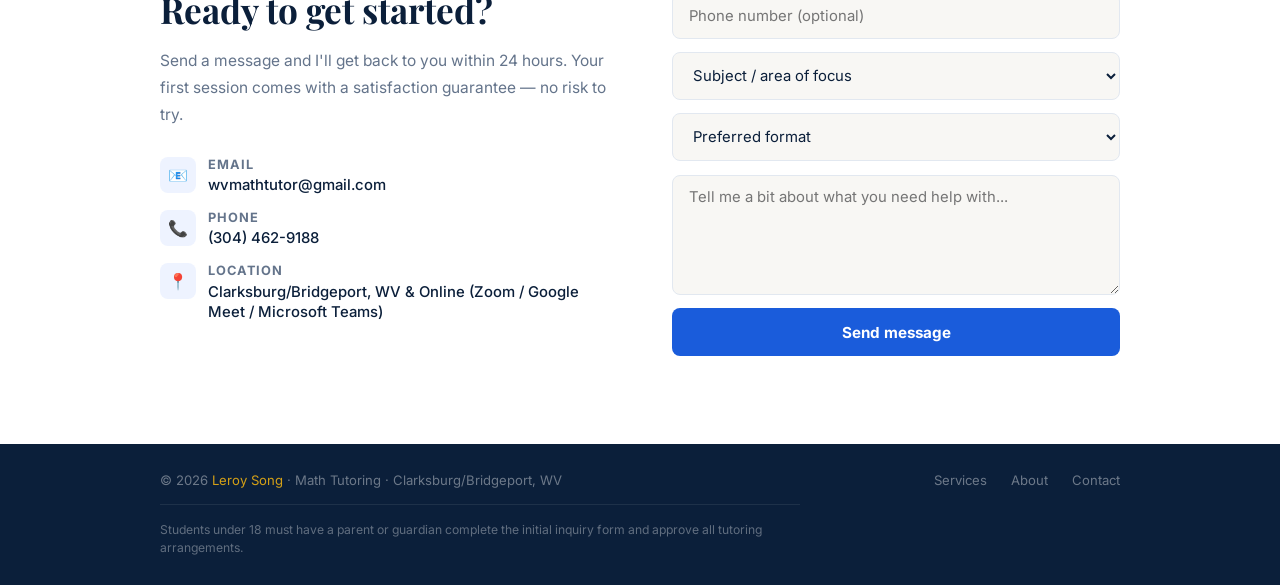
==== commit ca402611: "updates" ====
--- a/index.html
+++ b/index.html
@@ -636,7 +636,7 @@
       <h3 class="services-category-title">Academic Support</h3>
       <div class="services-grid">
         <div class="service-item">
-          <h3>Middle School Math &amp; Pre-Algebra <span class="service-status">Currently Full</span></h3>
+          <h3>Middle School Math &amp; Pre-Algebra <span class="service-status">Unavailable</span></h3>
           <p>Build strong foundations in arithmetic, fractions, ratios, and early algebra concepts.</p>
         </div>
         <div class="service-item">
@@ -858,7 +858,7 @@
             <input type="tel" name="phone" placeholder="Phone number (optional)" />
             <select name="subject" required>
               <option value="" disabled selected>Subject / area of focus</option>
-              <option>Middle School Math / Pre-Algebra (Currently Full — Waitlist)</option>
+              <option disabled>Middle School Math / Pre-Algebra (Unavailable)</option>
               <option>Algebra I or II</option>
               <option>Geometry</option>
               <option>Precalculus</option>
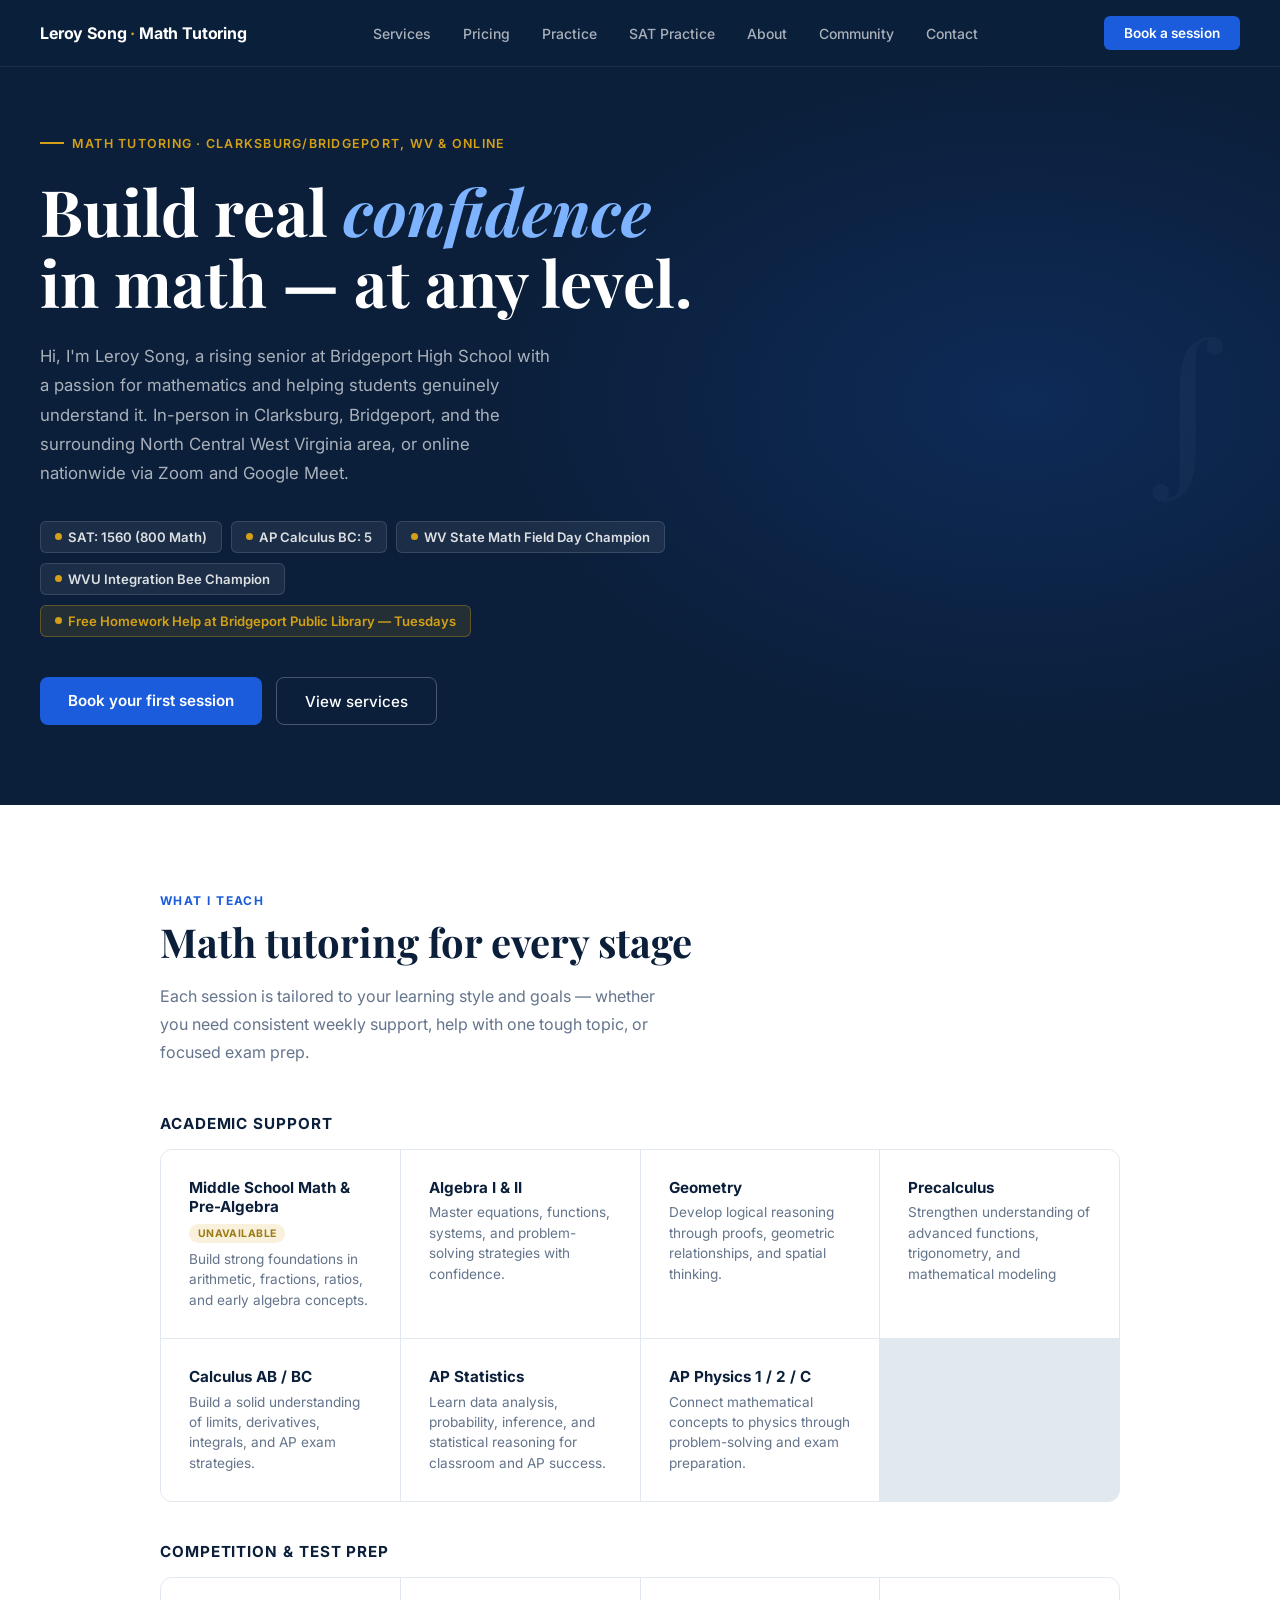
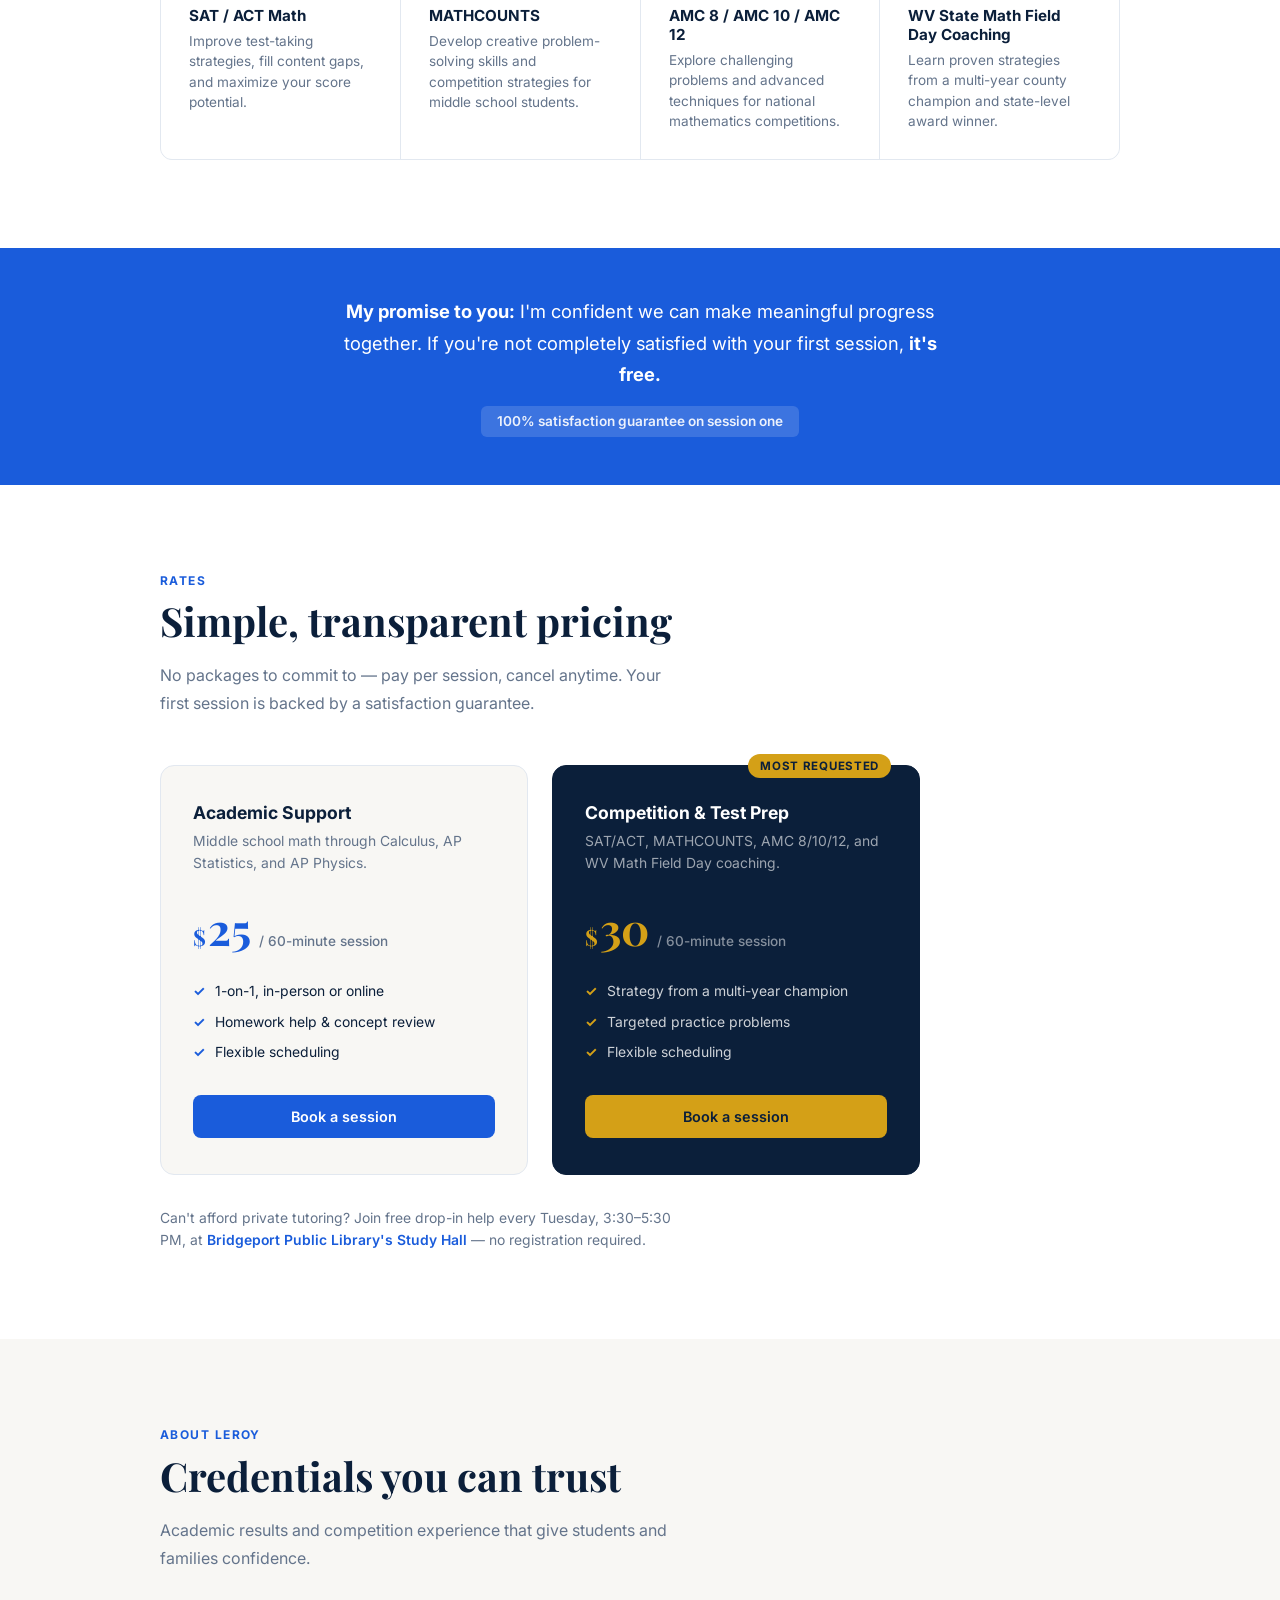
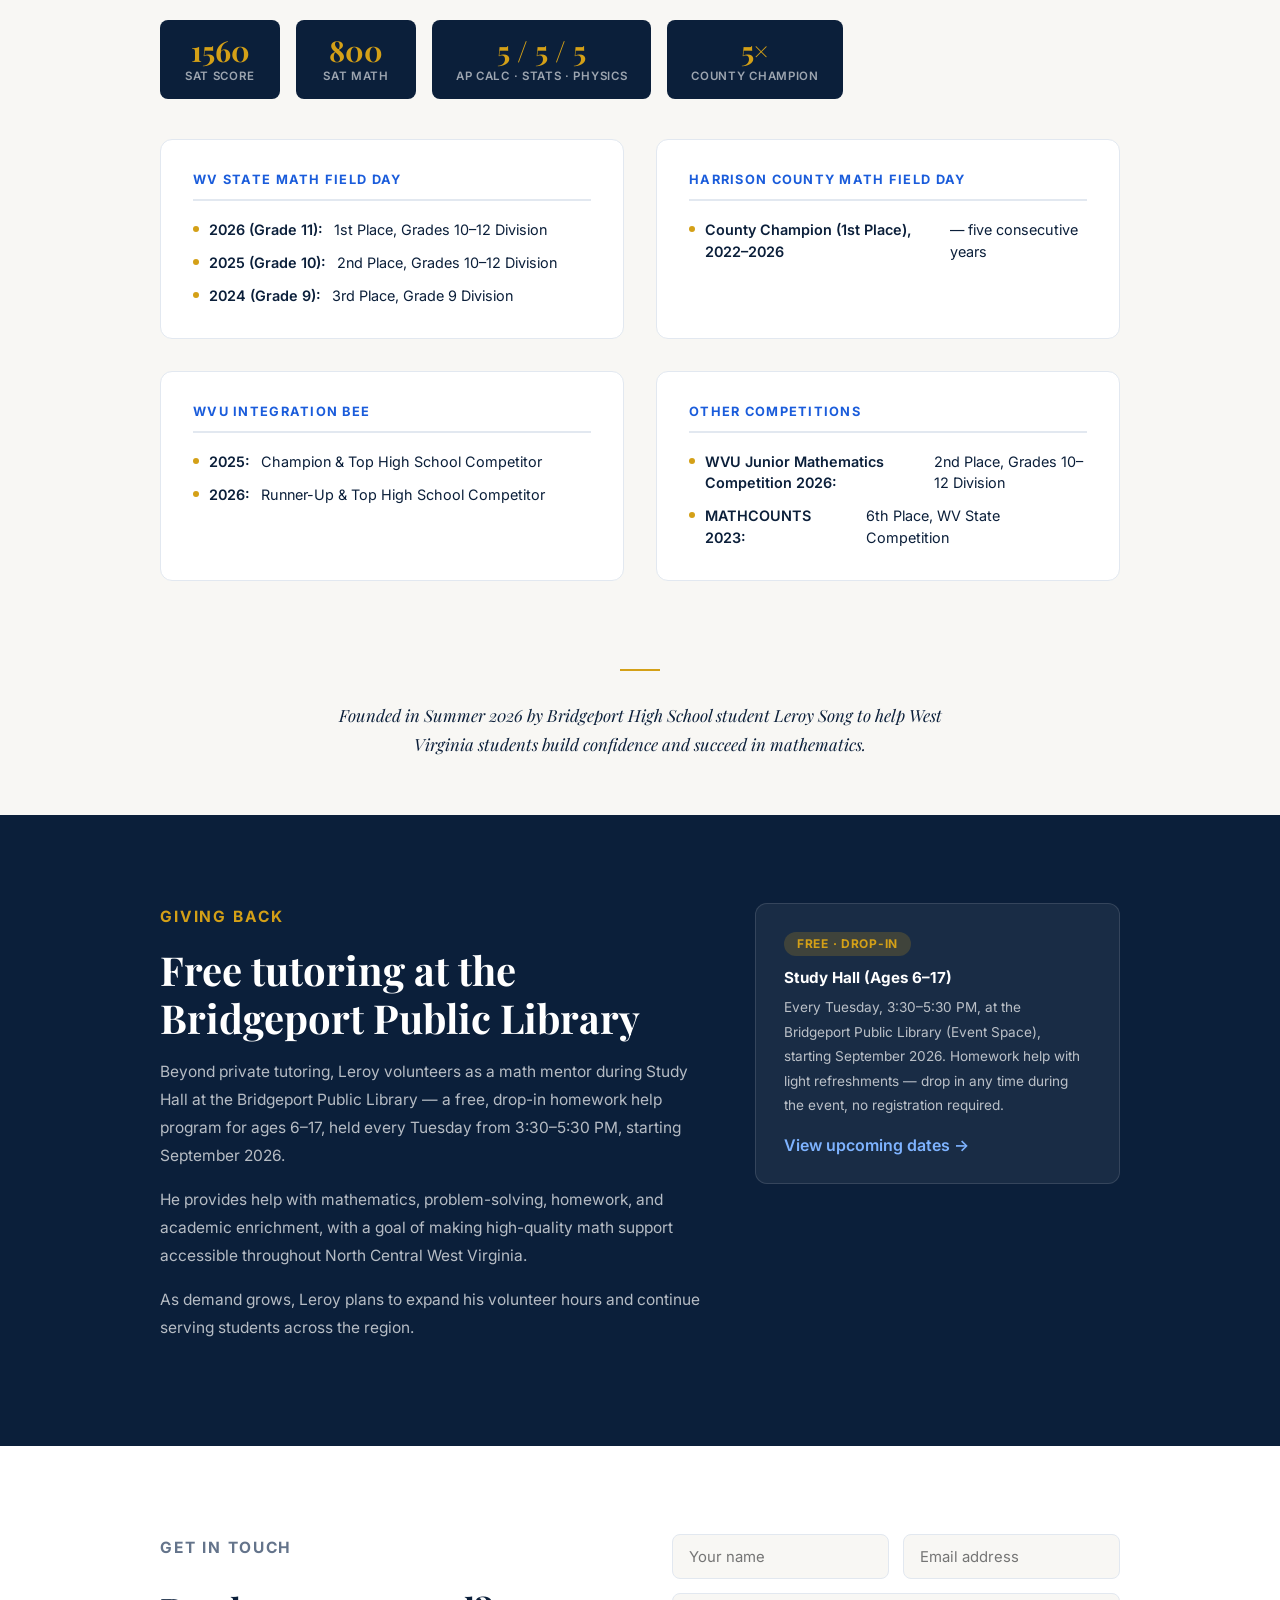
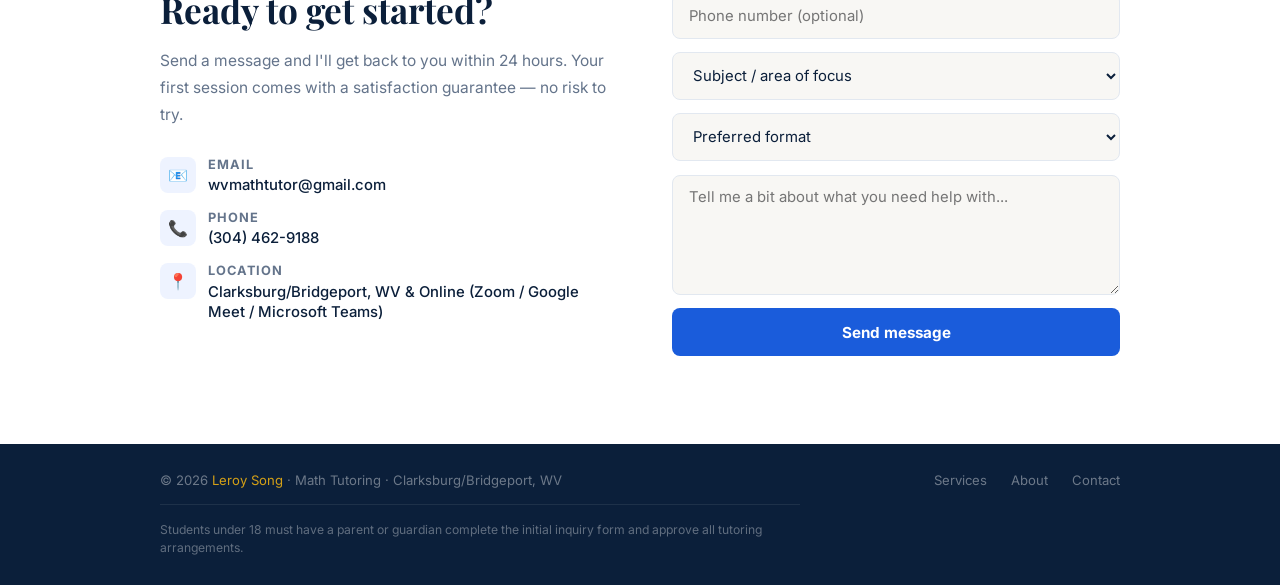
==== commit 1d3106fe: "updates" ====
--- a/index.html
+++ b/index.html
@@ -584,6 +584,7 @@
       <li><a href="#services">Services</a></li>
       <li><a href="#pricing">Pricing</a></li>
       <li><a href="practice.html">Practice</a></li>
+      <li><a href="sat-practice.html">SAT Practice</a></li>
       <li><a href="#achievements">About</a></li>
       <li><a href="#community">Community</a></li>
       <li><a href="#contact">Contact</a></li>
@@ -599,6 +600,7 @@
     <a href="#services" class="mobile-link">Services</a>
     <a href="#pricing" class="mobile-link">Pricing</a>
     <a href="practice.html" class="mobile-link">Practice</a>
+    <a href="sat-practice.html" class="mobile-link">SAT Practice</a>
     <a href="#achievements" class="mobile-link">About</a>
     <a href="#community" class="mobile-link">Community</a>
     <a href="#contact" class="mobile-link">Book a session</a>
